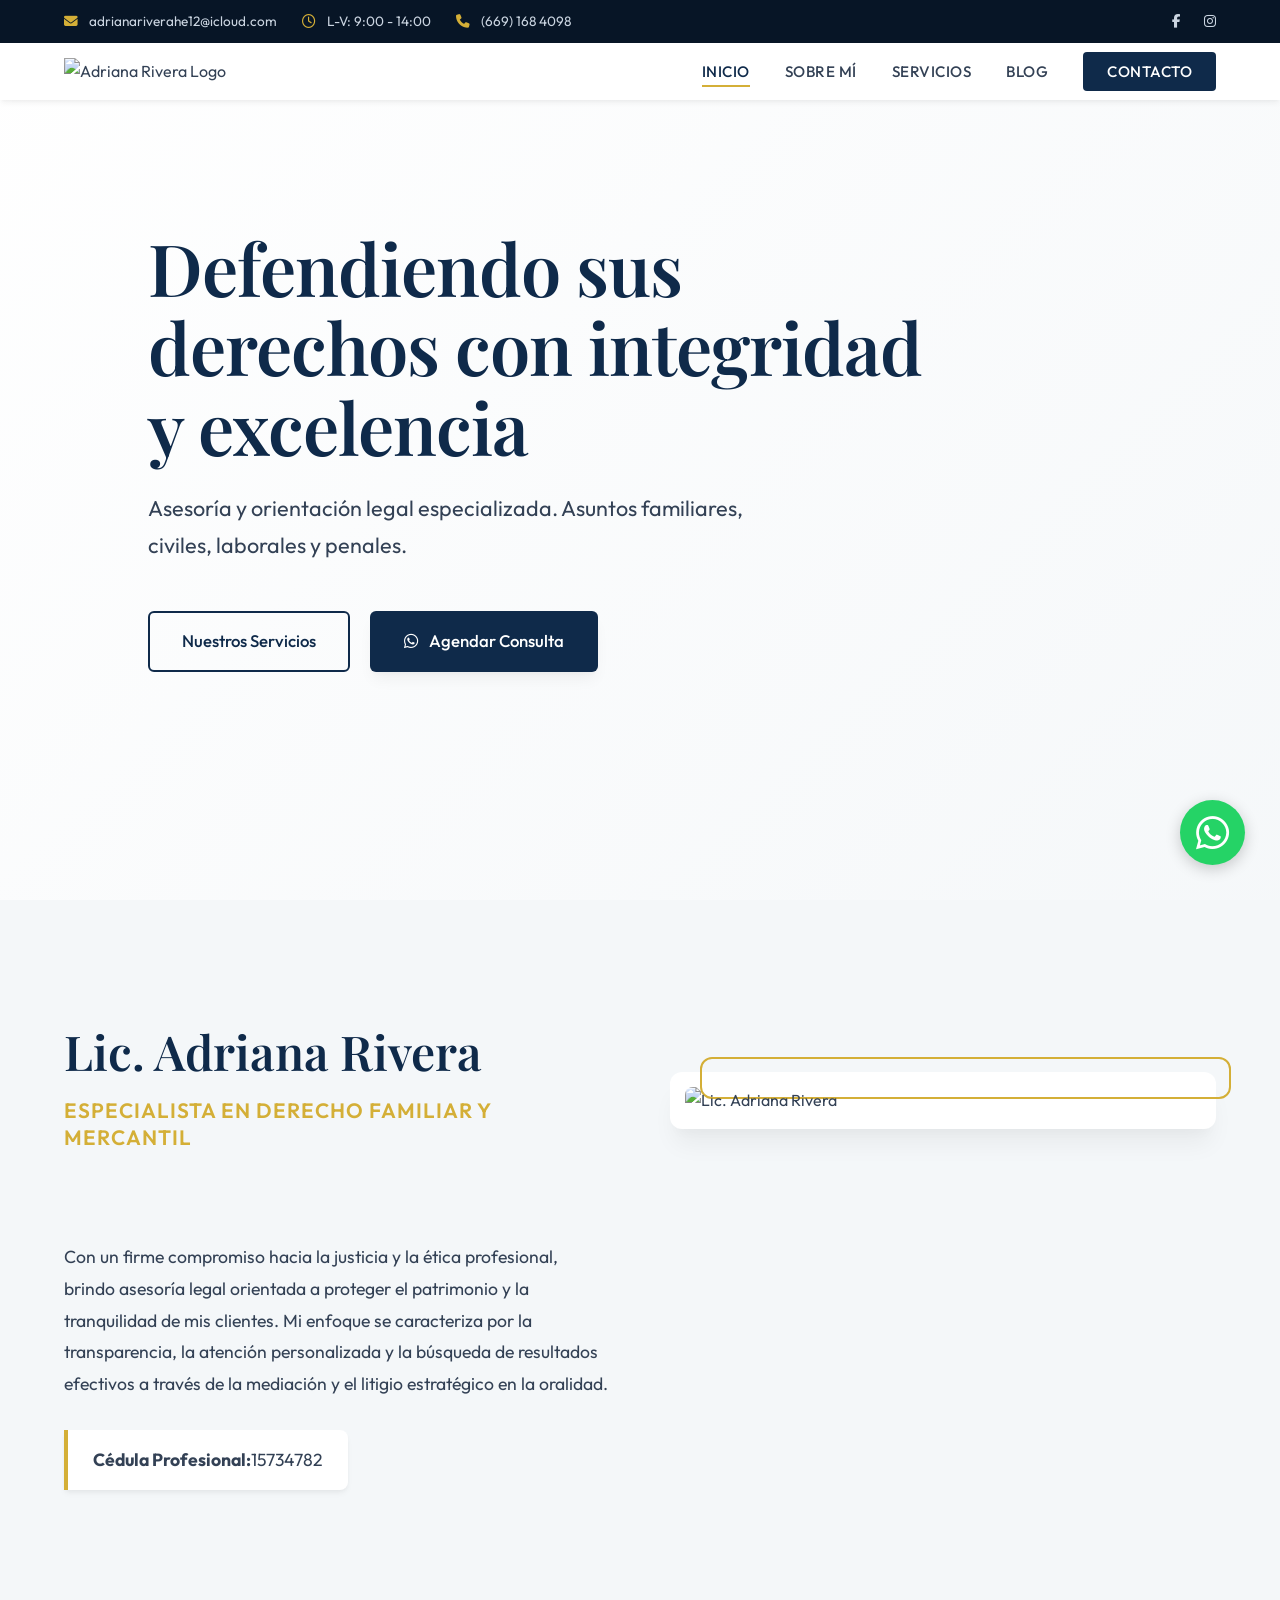
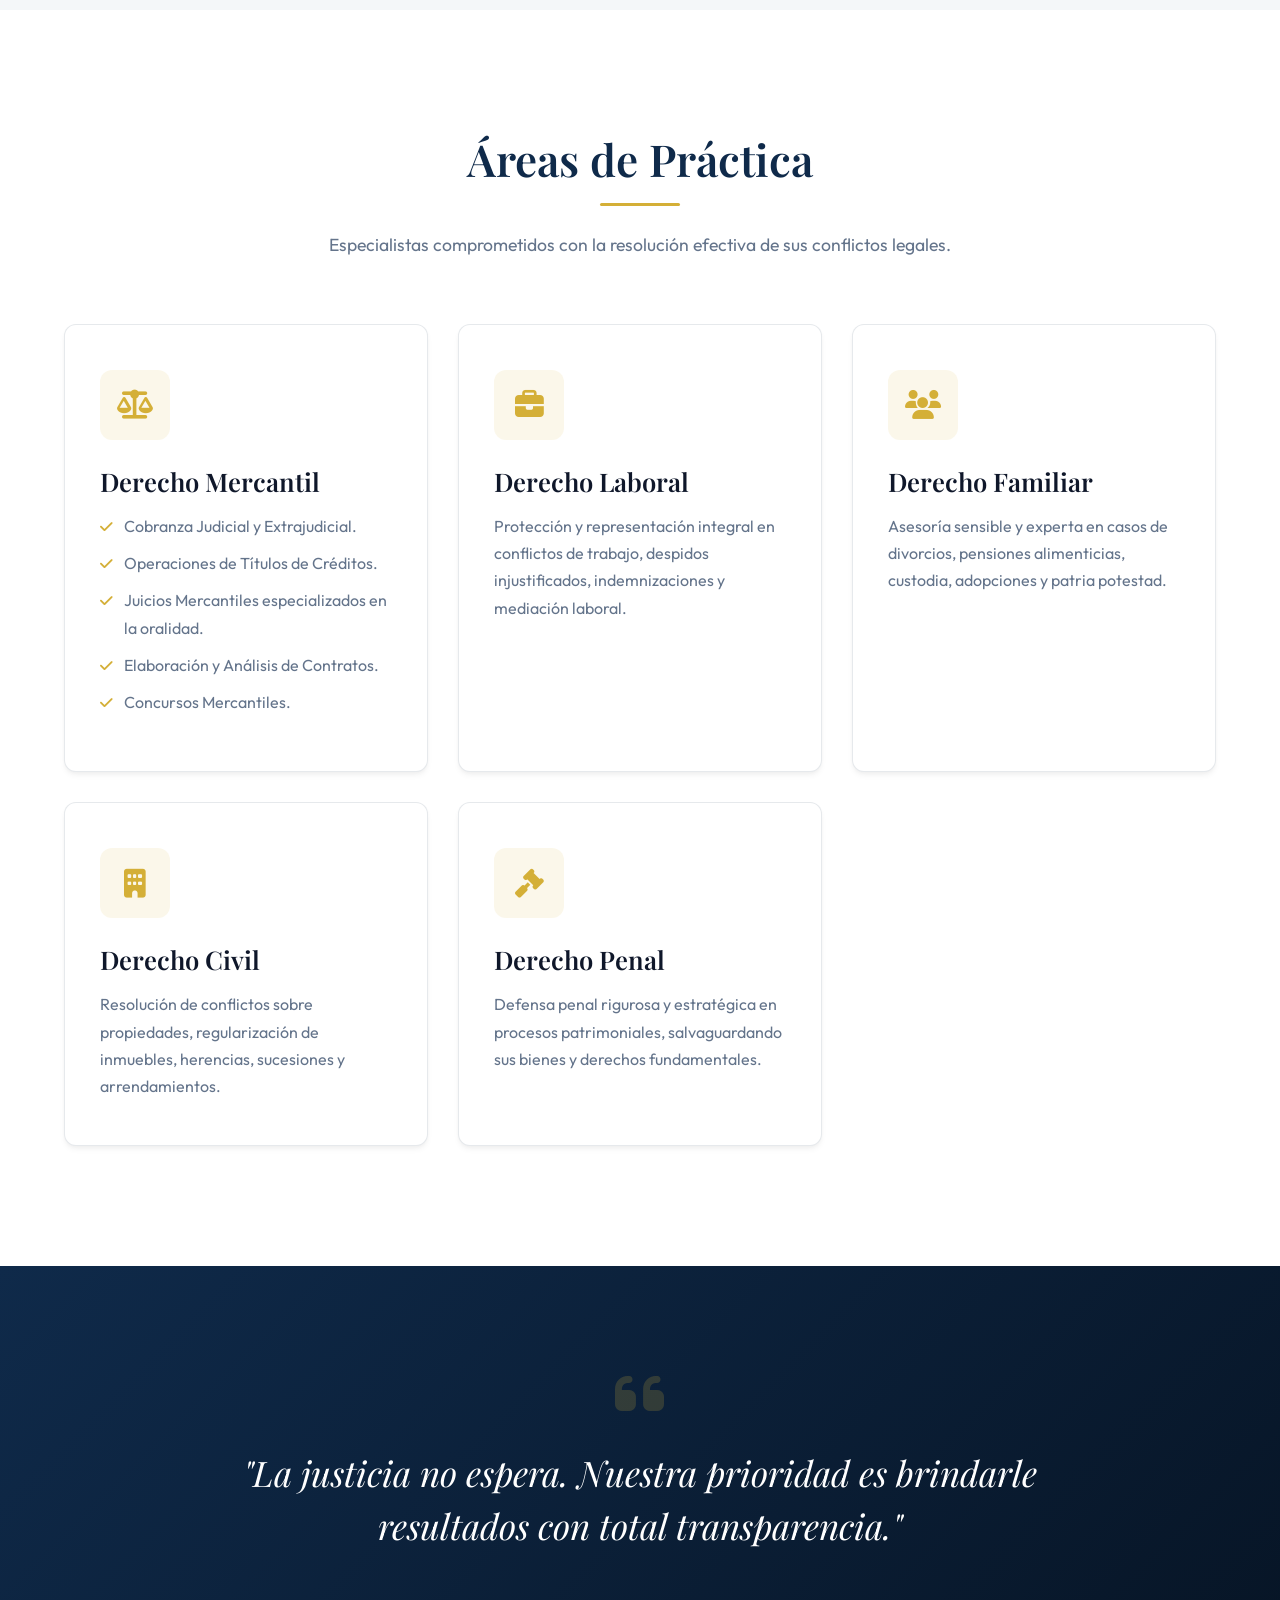
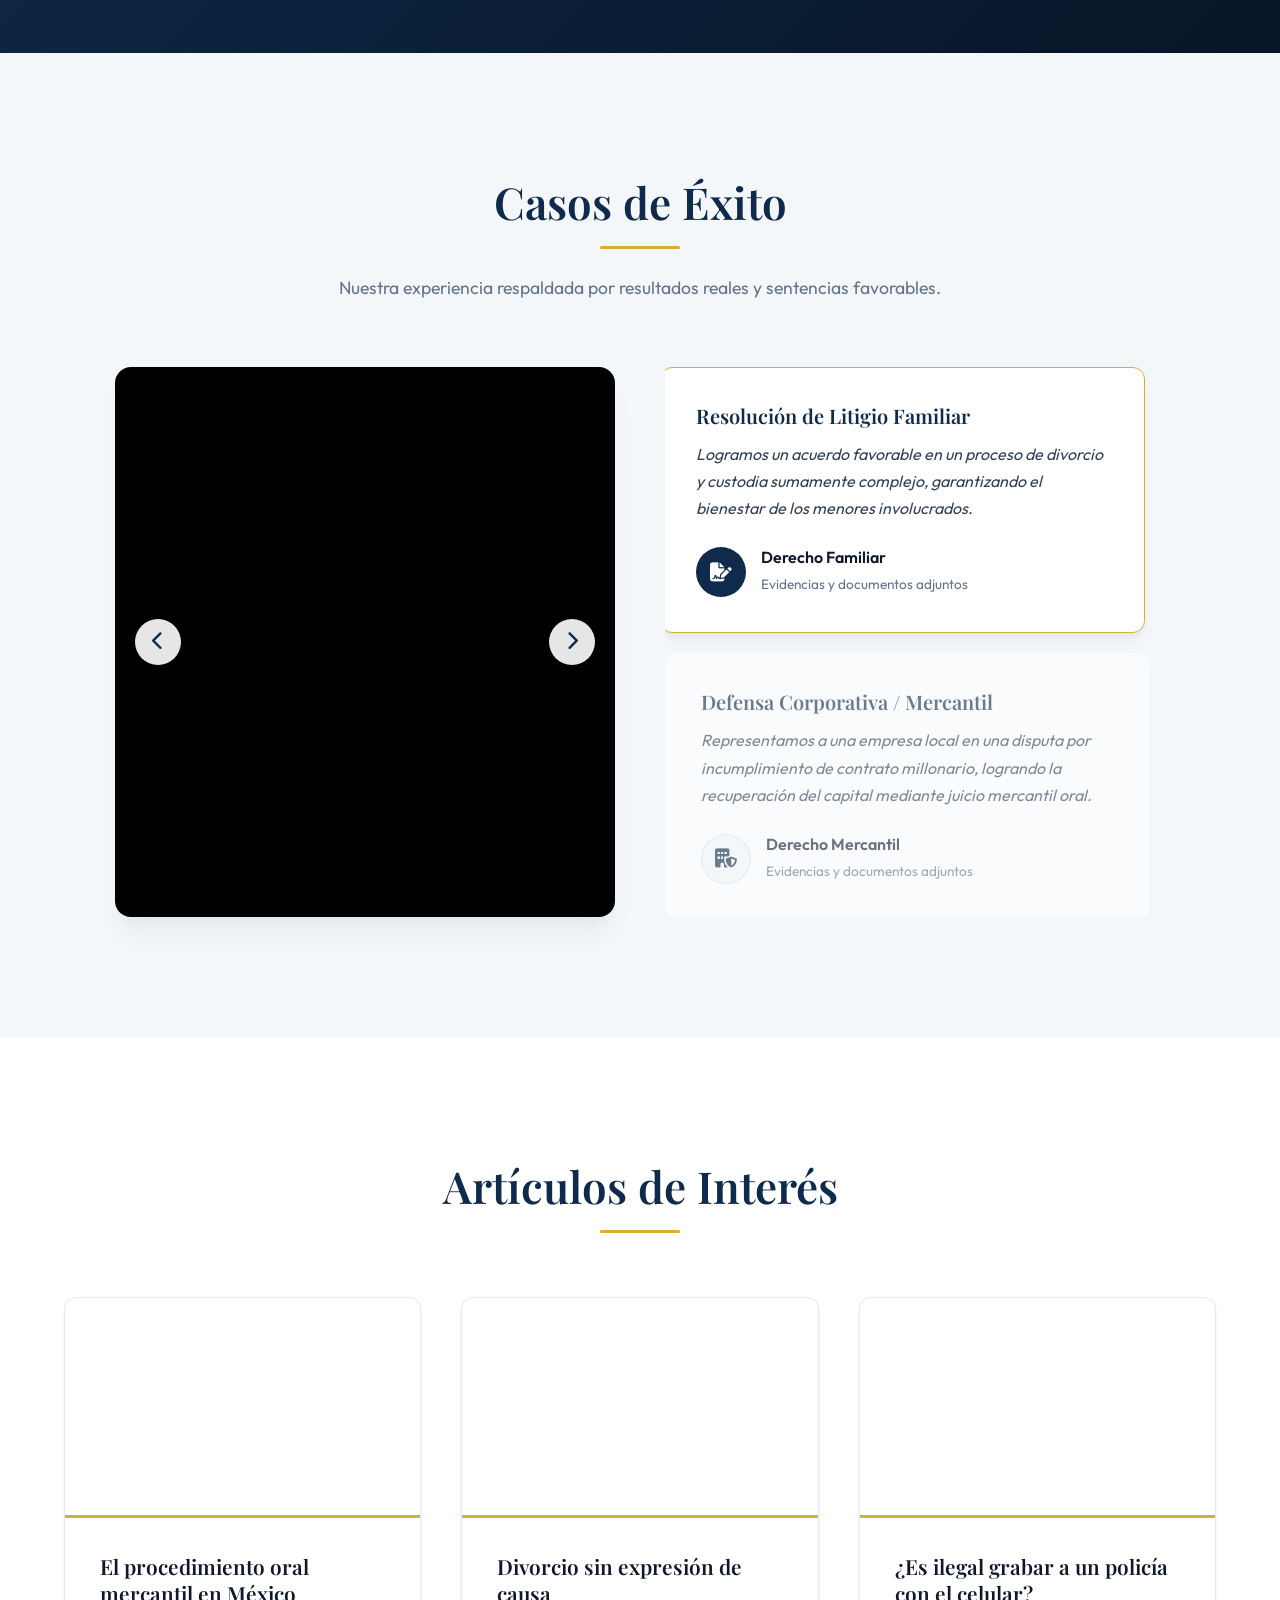
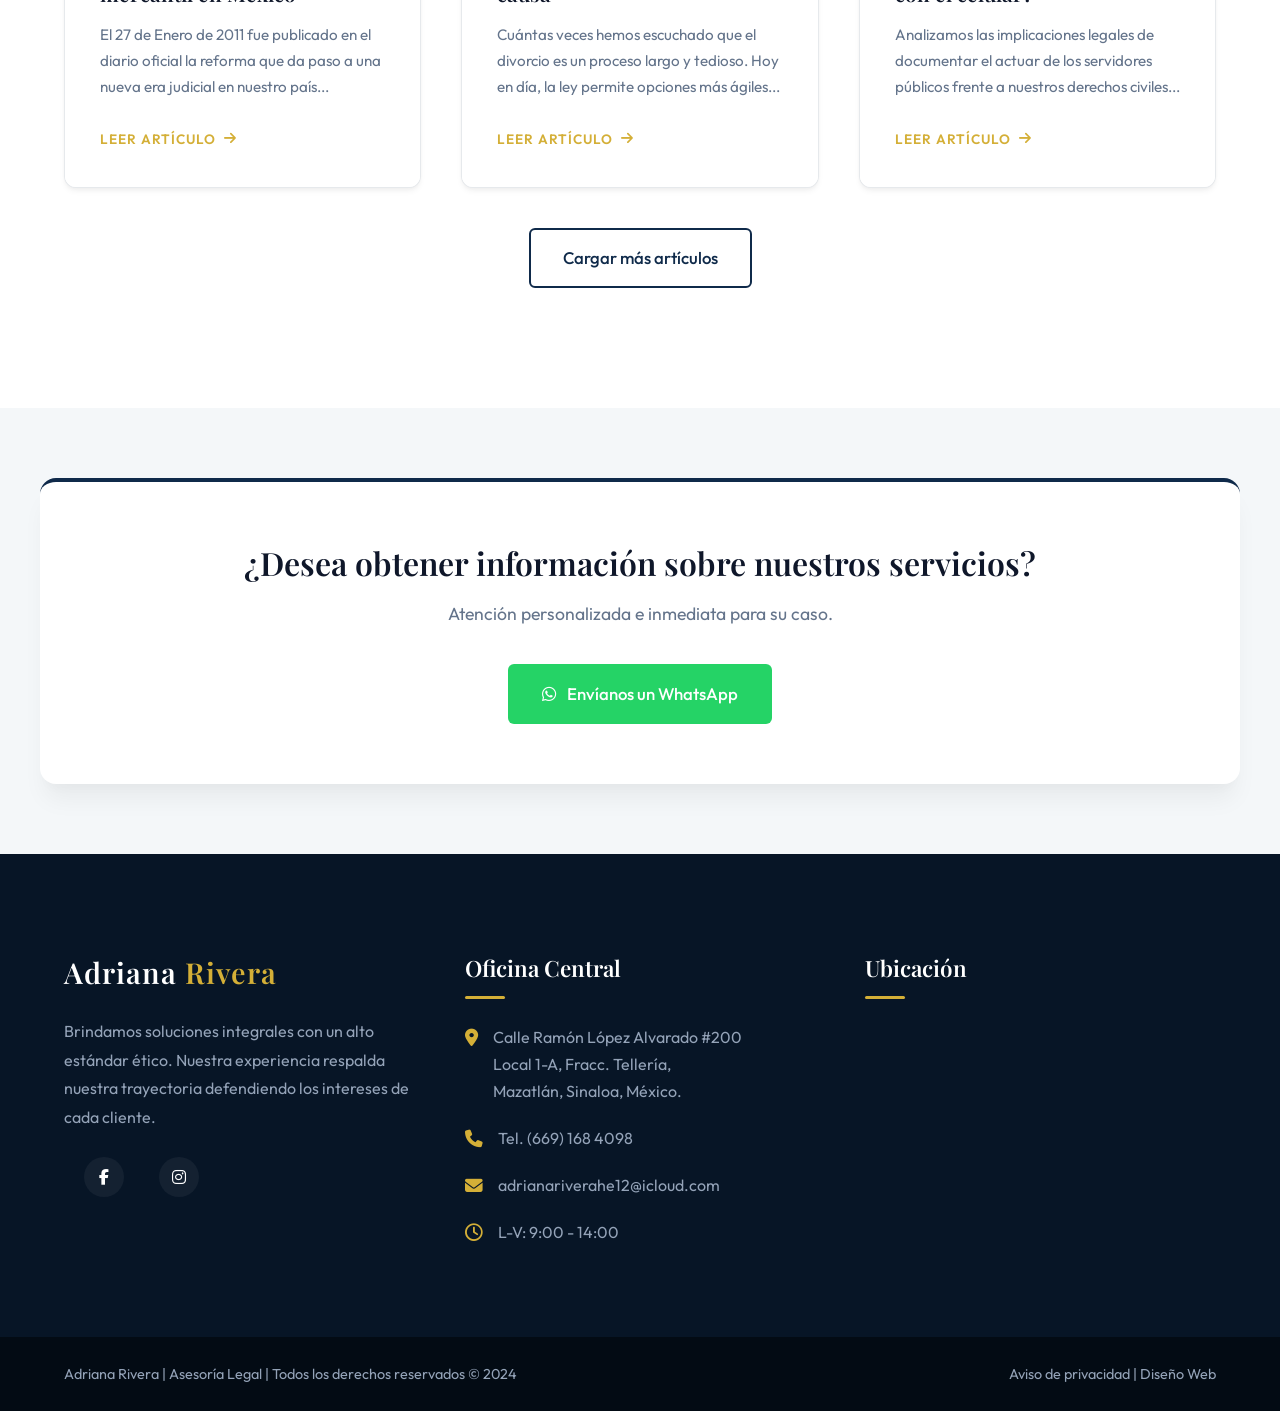
==== index.html @ b0862691 "Add files via upload" ====
<!DOCTYPE html>
<html lang="es">

<head>
    <meta charset="UTF-8">
    <meta name="viewport" content="width=device-width, initial-scale=1.0">
    <title>Adriana Rivera - Asesoría Legal | Despacho de Abogados</title>
    <meta name="description"
        content="Asesoría y orientación legal especializada en asuntos familiares, civiles, laborales, penales y mercantiles en Mazatlán.">
    <link rel="preconnect" href="https://fonts.googleapis.com">
    <link rel="preconnect" href="https://fonts.gstatic.com" crossorigin>
    <link
        href="https://fonts.googleapis.com/css2?family=Playfair+Display:ital,wght@0,400;0,500;0,600;0,700;1,400&family=Outfit:wght@300;400;500;600&display=swap"
        rel="stylesheet">
    <link rel="stylesheet" href="style.css">
    <!-- Font Awesome -->
    <link rel="stylesheet" href="https://cdnjs.cloudflare.com/ajax/libs/font-awesome/6.4.0/css/all.min.css">
</head>

<body>

    <!-- Header Navigation -->
    <header class="header">
        <div class="top-bar">
            <div class="container">
                <div class="contact-info">
                    <span><i class="fa-solid fa-envelope"></i> <a href="mailto:adrianariverahe12@icloud.com">adrianariverahe12@icloud.com</a></span>
                    <span><i class="fa-regular fa-clock"></i> L-V: 9:00 - 14:00</span>
                    <span><i class="fa-solid fa-phone"></i> <a href="tel:+526691684098">(669) 168 4098</a></span>
                </div>
                <div class="social-links">
                    <a href="https://www.facebook.com/share/14hxS9ZGhko/?mibextid=wwXIfr" target="_blank" aria-label="Facebook"><i class="fa-brands fa-facebook-f"></i></a>
                    <a href="https://www.instagram.com/asesoriaprontayexpedita?igsh=MXY5M2RscTYyaWZ1Zw%3D%3D&utm_source=qr" target="_blank" aria-label="Instagram"><i class="fa-brands fa-instagram"></i></a>
                </div>
            </div>
        </div>
        <nav class="navbar">
            <div class="container nav-container">
                <a href="#" class="logo" aria-label="Inicio">
                    <img src="assets/Logo.jpg" alt="Adriana Rivera Logo" class="img-logo">
                </a>
                <ul class="nav-menu">
                    <li><a href="#inicio" class="nav-link active">Inicio</a></li>
                    <li><a href="#sobre-mi" class="nav-link">Sobre Mí</a></li>
                    <li><a href="#servicios" class="nav-link">Servicios</a></li>
                    <li><a href="#blog" class="nav-link">Blog</a></li>
                    <li><a href="#contacto" class="nav-link btn-contacto">Contacto</a></li>
                </ul>
                <button class="hamburger" aria-label="Menu principal">
                    <span class="bar"></span>
                    <span class="bar"></span>
                    <span class="bar"></span>
                </button>
            </div>
        </nav>
    </header>

    <main>
        <!-- Hero Section -->
        <section id="inicio" class="hero">
            <div class="hero-overlay"></div>
            <div class="hero-content">
                <h1 class="reveal-fade-up">Defendiendo sus derechos con integridad y excelencia</h1>
                <p class="subtitle reveal-fade-up delay-100">Asesoría y orientación legal especializada. Asuntos familiares, civiles, laborales y penales.</p>
                <div class="hero-buttons reveal-fade-up delay-200">
                    <a href="#servicios" class="btn btn-outline">Nuestros Servicios</a>
                    <a href="https://wa.me/5216691684098" target="_blank" class="btn btn-primary"><i class="fa-brands fa-whatsapp"></i> Agendar Consulta</a>
                </div>
            </div>
        </section>

        <!-- Sobre Mí Section -->
        <section id="sobre-mi" class="about">
            <div class="container">
                <div class="about-grid">
                    <div class="about-header reveal">
                        <h2>Lic. Adriana Rivera</h2>
                        <h4>Especialista en Derecho Familiar y Mercantil</h4>
                    </div>
                    <div class="about-image reveal delay-100">
                        <div class="image-wrapper">
                            <img src="assets/Lawyer.jpg" alt="Lic. Adriana Rivera">
                        </div>
                    </div>
                    <div class="about-content reveal delay-200">
                        <p>Con un firme compromiso hacia la justicia y la ética profesional, brindo asesoría legal orientada a proteger el patrimonio y la tranquilidad de mis clientes. Mi enfoque se caracteriza por la transparencia, la atención personalizada y la búsqueda de resultados efectivos a través de la mediación y el litigio estratégico en la oralidad.</p>
                        <div class="cedula-box">
                            <strong>Cédula Profesional:</strong> 15734782
                        </div>
                    </div>
                </div>
            </div>
        </section>

        <!-- Servicios Section -->
        <section id="servicios" class="services">
            <div class="container">
                <div class="section-title reveal">
                    <h2>Áreas de Práctica</h2>
                    <div class="divider"></div>
                    <p>Especialistas comprometidos con la resolución efectiva de sus conflictos legales.</p>
                </div>

                <div class="services-grid">
                    <article class="service-card reveal">
                        <div class="icon-box"><i class="fa-solid fa-scale-balanced"></i></div>
                        <h3>Derecho Mercantil</h3>
                        <ul>
                            <li>Cobranza Judicial y Extrajudicial.</li>
                            <li>Operaciones de Títulos de Créditos.</li>
                            <li>Juicios Mercantiles especializados en la oralidad.</li>
                            <li>Elaboración y Análisis de Contratos.</li>
                            <li>Concursos Mercantiles.</li>
                        </ul>
                    </article>

                    <article class="service-card reveal delay-100">
                        <div class="icon-box"><i class="fa-solid fa-briefcase"></i></div>
                        <h3>Derecho Laboral</h3>
                        <p>Protección y representación integral en conflictos de trabajo, despidos injustificados, indemnizaciones y mediación laboral.</p>
                    </article>

                    <article class="service-card reveal delay-200">
                        <div class="icon-box"><i class="fa-solid fa-users"></i></div>
                        <h3>Derecho Familiar</h3>
                        <p>Asesoría sensible y experta en casos de divorcios, pensiones alimenticias, custodia, adopciones y patria potestad.</p>
                    </article>

                    <article class="service-card reveal delay-300">
                        <div class="icon-box"><i class="fa-solid fa-building"></i></div>
                        <h3>Derecho Civil</h3>
                        <p>Resolución de conflictos sobre propiedades, regularización de inmuebles, herencias, sucesiones y arrendamientos.</p>
                    </article>

                    <article class="service-card reveal delay-400">
                        <div class="icon-box"><i class="fa-solid fa-gavel"></i></div>
                        <h3>Derecho Penal</h3>
                        <p>Defensa penal rigurosa y estratégica en procesos patrimoniales, salvaguardando sus bienes y derechos fundamentales.</p>
                    </article>
                </div>
            </div>
        </section>

        <!-- Testimonios / Frase -->
        <section class="quote-section">
            <div class="container text-center reveal">
                <i class="fa-solid fa-quote-left quote-icon"></i>
                <h2>"La justicia no espera. Nuestra prioridad es brindarle resultados con total transparencia."</h2>
            </div>
        </section>

        <!-- Casos de Exito Section -->
        <section id="testimonios" class="testimonials">
            <div class="container">
                <div class="section-title reveal">
                    <h2>Casos de Éxito</h2>
                    <div class="divider"></div>
                    <p>Nuestra experiencia respaldada por resultados reales y sentencias favorables.</p>
                </div>

                <div class="testimonials-layout reveal">
                    <div class="testimonials-gallery">
                        <div class="carousel-container" id="testimonialCarousel">
                            <!-- Images will be injected here by JS -->
                        </div>
                        <button class="carousel-btn prev-btn" id="carouselPrev" aria-label="Anterior imagen"><i class="fa-solid fa-chevron-left"></i></button>
                        <button class="carousel-btn next-btn" id="carouselNext" aria-label="Siguiente imagen"><i class="fa-solid fa-chevron-right"></i></button>
                    </div>

                    <div class="testimonials-list" id="testimonialsList">
                        <article class="testimonial-card active" data-id="0">
                            <h4 class="case-title">Resolución de Litigio Familiar</h4>
                            <p class="testimonial-text">Logramos un acuerdo favorable en un proceso de divorcio y custodia sumamente complejo, garantizando el bienestar de los menores involucrados.</p>
                            <div class="testimonial-author">
                                <div class="author-avatar"><i class="fa-solid fa-file-signature"></i></div>
                                <div class="author-info">
                                    <h4>Derecho Familiar</h4>
                                    <span>Evidencias y documentos adjuntos</span>
                                </div>
                            </div>
                        </article>

                        <article class="testimonial-card" data-id="1">
                            <h4 class="case-title">Defensa Corporativa / Mercantil</h4>
                            <p class="testimonial-text">Representamos a una empresa local en una disputa por incumplimiento de contrato millonario, logrando la recuperación del capital mediante juicio mercantil oral.</p>
                            <div class="testimonial-author">
                                <div class="author-avatar"><i class="fa-solid fa-building-shield"></i></div>
                                <div class="author-info">
                                    <h4>Derecho Mercantil</h4>
                                    <span>Evidencias y documentos adjuntos</span>
                                </div>
                            </div>
                        </article>

                        <article class="testimonial-card" data-id="2">
                            <h4 class="case-title">Recuperación de Propiedad Civil</h4>
                            <p class="testimonial-text">Llevamos a cabo un exitoso juicio sucesorio intestamentario donde los herederos legítimos pudieron recuperar y regularizar el estatus de sus bienes inmuebles.</p>
                            <div class="testimonial-author">
                                <div class="author-avatar"><i class="fa-solid fa-scale-balanced"></i></div>
                                <div class="author-info">
                                    <h4>Derecho Civil</h4>
                                    <span>Evidencias y documentos adjuntos</span>
                                </div>
                            </div>
                        </article>
                    </div>
                </div>
            </div>
        </section>

        <!-- Blog Section -->
        <section id="blog" class="blog">
            <div class="container">
                <div class="section-title reveal">
                    <h2>Artículos de Interés</h2>
                    <div class="divider"></div>
                </div>

                <div class="blog-grid">
                    <article class="blog-card reveal">
                        <div class="blog-image" style="background-image: url('https://images.unsplash.com/photo-1589829085413-56de8ae18c73?q=80&w=800&auto=format&fit=crop');" aria-label="Imagen de juicio oral mercantil">
                        </div>
                        <div class="blog-content">
                            <h3>El procedimiento oral mercantil en México</h3>
                            <p>El 27 de Enero de 2011 fue publicado en el diario oficial la reforma que da paso a una nueva era judicial en nuestro país...</p>
                            <a href="#" class="read-more">Leer artículo <i class="fa-solid fa-arrow-right"></i></a>
                        </div>
                    </article>

                    <article class="blog-card reveal delay-100">
                        <div class="blog-image" style="background-image: url('https://images.unsplash.com/photo-1529333166437-7750a6dd5a70?q=80&w=800&auto=format&fit=crop');" aria-label="Imagen sobre divorcio incausado">
                        </div>
                        <div class="blog-content">
                            <h3>Divorcio sin expresión de causa</h3>
                            <p>Cuántas veces hemos escuchado que el divorcio es un proceso largo y tedioso. Hoy en día, la ley permite opciones más ágiles...</p>
                            <a href="#" class="read-more">Leer artículo <i class="fa-solid fa-arrow-right"></i></a>
                        </div>
                    </article>

                    <article class="blog-card reveal delay-200">
                        <div class="blog-image" style="background-image: url('https://images.unsplash.com/photo-1453928582365-b6ad33cbcf64?q=80&w=800&auto=format&fit=crop');" aria-label="Imagen de cámara grabando a policía">
                        </div>
                        <div class="blog-content">
                            <h3>¿Es ilegal grabar a un policía con el celular?</h3>
                            <p>Analizamos las implicaciones legales de documentar el actuar de los servidores públicos frente a nuestros derechos civiles...</p>
                            <a href="#" class="read-more">Leer artículo <i class="fa-solid fa-arrow-right"></i></a>
                        </div>
                    </article>
                </div>
                <div class="text-center mt-4 reveal">
                    <a href="#" class="btn btn-outline">Cargar más artículos</a>
                </div>
            </div>
        </section>

        <!-- WhatsApp Banner -->
        <section class="whatsapp-banner">
            <div class="container banner-content reveal">
                <h2>¿Desea obtener información sobre nuestros servicios?</h2>
                <p>Atención personalizada e inmediata para su caso.</p>
                <a href="https://wa.me/5216691684098" target="_blank" class="btn btn-whatsapp"><i class="fa-brands fa-whatsapp"></i> Envíanos un WhatsApp</a>
            </div>
        </section>
    </main>

    <!-- Contact Footer -->
    <footer id="contacto" class="footer">
        <div class="container footer-grid">
            <div class="footer-info">
                <h3>Adriana <span>Rivera</span></h3>
                <p>Brindamos soluciones integrales con un alto estándar ético. Nuestra experiencia respalda nuestra trayectoria defendiendo los intereses de cada cliente.</p>
                <div class="social-links footer-socials">
                    <a href="https://www.facebook.com/share/14hxS9ZGhko/?mibextid=wwXIfr" target="_blank" aria-label="Facebook"><i class="fa-brands fa-facebook-f"></i></a>
                    <a href="https://www.instagram.com/asesoriaprontayexpedita?igsh=MXY5M2RscTYyaWZ1Zw%3D%3D&utm_source=qr" target="_blank" aria-label="Instagram"><i class="fa-brands fa-instagram"></i></a>
                </div>
            </div>

            <div class="footer-contact">
                <h4>Oficina Central</h4>
                <ul>
                    <li>
                        <i class="fa-solid fa-location-dot"></i>
                        <span>Calle Ramón López Alvarado #200<br>Local 1-A, Fracc. Tellería,<br>Mazatlán, Sinaloa, México.</span>
                    </li>
                    <li>
                        <i class="fa-solid fa-phone"></i>
                        <span><a href="tel:+526691684098">Tel. (669) 168 4098</a></span>
                    </li>
                    <li>
                        <i class="fa-solid fa-envelope"></i>
                        <span><a href="mailto:adrianariverahe12@icloud.com">adrianariverahe12@icloud.com</a></span>
                    </li>
                    <li>
                        <i class="fa-regular fa-clock"></i>
                        <span>L-V: 9:00 - 14:00</span>
                    </li>
                </ul>
            </div>

            <div class="footer-map">
                <h4>Ubicación</h4>
                <div class="map-placeholder">
                    <iframe
                        src="https://maps.google.com/maps?q=Ram%C3%B3n%20L%C3%B3pez%20Alvarado%20200%2C%20Mazatl%C3%A1n%2C%20Sinaloa&t=&z=15&ie=UTF8&iwloc=&output=embed"
                        width="100%" height="200" style="border:0;" allowfullscreen="" loading="lazy"
                        referrerpolicy="no-referrer-when-downgrade" title="Mapa de ubicación"></iframe>
                </div>
            </div>
        </div>
        <div class="footer-bottom">
            <div class="container flex-between">
                <p>Adriana Rivera | Asesoría Legal | Todos los derechos reservados &copy; 2024</p>
                <p><a href="#">Aviso de privacidad</a> | Diseño Web</p>
            </div>
        </div>
    </footer>

    <!-- Floating WhatsApp Button -->
    <a href="https://wa.me/5216691684098" target="_blank" class="floating-whatsapp" aria-label="Contactar por WhatsApp">
        <i class="fa-brands fa-whatsapp"></i>
    </a>

    <script src="script.js"></script>
</body>

</html>
---- style.css ----
/* CSS Variables for Premium Theme */
:root {
    --primary-color: #0f2a4a; /* Deep elegant Navy */
    --primary-dark: #071526; 
    --accent-color: #d4af37; /* Champagne Gold */
    --accent-hover: #b8962b;
    --bg-main: #fcfcfc; /* Crisp white background */
    --bg-alt: #f4f7f9; /* Subtle off-white for sections */
    --bg-card: #ffffff; 
    
    --text-main: #334155; /* Slate 700 */
    --text-muted: #64748b; /* Slate 500 */
    --text-heading: #0f172a; /* Slate 900 */
    
    --white: #ffffff;
    --border-color: rgba(15, 42, 74, 0.1);
    
    --font-heading: 'Playfair Display', serif;
    --font-body: 'Outfit', sans-serif;
    
    --shadow-sm: 0 4px 6px -1px rgba(0, 0, 0, 0.05), 0 2px 4px -1px rgba(0, 0, 0, 0.03);
    --shadow-md: 0 10px 15px -3px rgba(0, 0, 0, 0.05), 0 4px 6px -2px rgba(0, 0, 0, 0.03);
    --shadow-lg: 0 20px 25px -5px rgba(0, 0, 0, 0.05), 0 10px 10px -5px rgba(0, 0, 0, 0.02);
    
    --transition: all 0.4s cubic-bezier(0.4, 0, 0.2, 1);
}

/* Reset & Base Styles */
* {
    margin: 0;
    padding: 0;
    box-sizing: border-box;
}

html {
    scroll-behavior: smooth;
}

body {
    font-family: var(--font-body);
    color: var(--text-main);
    background-color: var(--bg-main);
    line-height: 1.7;
    overflow-x: hidden;
}

a {
    text-decoration: none;
    color: inherit;
    transition: var(--transition);
}

ul {
    list-style: none;
}

img {
    max-width: 100%;
    height: auto;
    display: block;
}

/* Typography Elements */
h1, h2, h3, h4, h5, h6 {
    font-family: var(--font-heading);
    color: var(--text-heading);
    font-weight: 600;
    line-height: 1.3;
}

.text-center { text-align: center; }
.mt-4 { margin-top: 2.5rem; }
.flex-between { display: flex; justify-content: space-between; align-items: center; flex-wrap: wrap; gap: 15px; }

.container {
    width: 100%;
    max-width: 1200px;
    margin: 0 auto;
    padding: 0 24px;
}

.section-title {
    text-align: center;
    margin-bottom: 4rem;
}

.section-title h2 {
    font-size: 2.75rem;
    margin-bottom: 1rem;
    color: var(--primary-color);
}

.section-title p {
    color: var(--text-muted);
    max-width: 650px;
    margin: 0 auto;
    font-size: 1.1rem;
}

.divider {
    height: 3px;
    width: 80px;
    background-color: var(--accent-color);
    margin: 0 auto 1.5rem;
    border-radius: 2px;
}

/* Buttons */
.btn {
    display: inline-flex;
    align-items: center;
    justify-content: center;
    gap: 10px;
    padding: 14px 32px;
    font-size: 1.05rem;
    font-weight: 500;
    border-radius: 6px;
    cursor: pointer;
    transition: var(--transition);
    border: 2px solid transparent;
    font-family: var(--font-body);
}

.btn-primary {
    background-color: var(--primary-color);
    color: var(--white);
    box-shadow: var(--shadow-md);
}

.btn-primary:hover {
    background-color: var(--primary-dark);
    transform: translateY(-3px);
    box-shadow: var(--shadow-lg);
}

.btn-outline {
    background-color: transparent;
    border-color: var(--primary-color);
    color: var(--primary-color);
}

.btn-outline:hover {
    background-color: var(--primary-color);
    color: var(--white);
    transform: translateY(-3px);
    box-shadow: var(--shadow-md);
}

.btn-whatsapp {
    background-color: #25D366;
    color: white;
}

.btn-whatsapp:hover {
    background-color: #1ebe57;
    transform: translateY(-3px);
    box-shadow: 0 10px 25px rgba(37, 211, 102, 0.3);
}

/* Top Bar */
.top-bar {
    background-color: var(--primary-dark);
    padding: 10px 0;
    font-size: 0.85rem;
    color: #cbd5e1;
}

.top-bar .container {
    display: flex;
    justify-content: space-between;
    align-items: center;
}

.contact-info {
    display: flex;
    gap: 25px;
}

.contact-info span i {
    color: var(--accent-color);
    margin-right: 8px;
}

.social-links a {
    color: #cbd5e1;
    margin-left: 20px;
    transition: var(--transition);
}

.social-links a:hover {
    color: var(--accent-color);
}

.contact-info a:hover {
    color: var(--white);
}

/* Header & Navigation */
.header {
    position: fixed;
    top: 0;
    left: 0;
    width: 100%;
    z-index: 1000;
    transition: all 0.4s ease;
    background-color: var(--white);
    box-shadow: var(--shadow-sm);
}

.header.scrolled {
    background-color: rgba(255, 255, 255, 0.95);
    backdrop-filter: blur(12px);
    -webkit-backdrop-filter: blur(12px);
    box-shadow: var(--shadow-md);
}

.header.scrolled .top-bar {
    display: none;
}

.navbar {
    padding: 15px 0;
}

.nav-container {
    display: flex;
    justify-content: space-between;
    align-items: center;
}

.img-logo {
    max-height: 60px;
    width: auto;
    object-fit: contain;
    transition: var(--transition);
}

.header.scrolled .img-logo {
    max-height: 50px;
}

.nav-menu {
    display: flex;
    align-items: center;
    gap: 35px;
}

.nav-link {
    font-size: 0.95rem;
    font-weight: 500;
    text-transform: uppercase;
    letter-spacing: 0.5px;
    position: relative;
    color: var(--text-main);
}

.nav-link::after {
    content: '';
    position: absolute;
    bottom: -6px;
    left: 0;
    width: 0;
    height: 2px;
    background-color: var(--accent-color);
    transition: var(--transition);
}

.nav-link:hover, .nav-link.active {
    color: var(--primary-color);
}

.nav-link:hover::after, .nav-link.active::after {
    width: 100%;
}

.btn-contacto {
    background-color: var(--primary-color);
    color: var(--white);
    padding: 10px 24px;
    border-radius: 4px;
    border: none;
}

.btn-contacto::after { display: none; }
.btn-contacto:hover, .btn-contacto.active { 
    background-color: var(--accent-color);
    color: var(--white);
}

.hamburger {
    display: none;
    cursor: pointer;
    background: transparent;
    border: none;
}

.hamburger .bar {
    display: block;
    width: 25px;
    height: 3px;
    margin: 5px auto;
    background-color: var(--primary-color);
    transition: var(--transition);
    border-radius: 3px;
}

/* Hero Section */
.hero {
    position: relative;
    height: 100vh;
    min-height: 700px;
    display: flex;
    align-items: center;
    background-image: url('assets/hero_bg.png'); 
    background-size: cover;
    background-position: center;
    background-attachment: fixed;
}

.hero-overlay {
    position: absolute;
    top: 0;
    left: 0;
    width: 100%;
    height: 100%;
    background: linear-gradient(135deg, rgba(255, 255, 255, 0.95) 0%, rgba(244, 247, 249, 0.85) 100%);
}

.hero-content {
    position: relative;
    z-index: 10;
    width: 100%;
    max-width: 850px;
    margin-left: 10%;
    padding: 0 20px;
}

.hero-content h1 {
    font-size: 4.5rem;
    color: var(--primary-color);
    margin-bottom: 1.5rem;
    line-height: 1.1;
    letter-spacing: -1px;
}

.hero-content .subtitle {
    font-size: 1.35rem;
    color: var(--text-main);
    margin-bottom: 3rem;
    max-width: 650px;
}

.hero-buttons {
    display: flex;
    gap: 20px;
}

/* Sobre Mi Section */
.about {
    padding: 120px 0;
    background-color: var(--bg-alt);
}

.about-grid {
    display: grid;
    grid-template-columns: 1fr 1fr;
    gap: 60px;
    align-items: center;
}

.about-header h2 {
    font-size: 3rem;
    color: var(--primary-color);
    margin-bottom: 15px;
}

.about-header h4 {
    color: var(--accent-color);
    font-size: 1.3rem;
    font-family: var(--font-body);
    text-transform: uppercase;
    letter-spacing: 1px;
    margin-bottom: 30px;
}

.image-wrapper {
    position: relative;
    border-radius: 12px;
    padding: 15px;
    background: white;
    box-shadow: var(--shadow-lg);
}

.image-wrapper::before {
    content: '';
    position: absolute;
    top: -15px;
    right: -15px;
    bottom: 30px;
    left: 30px;
    border: 2px solid var(--accent-color);
    border-radius: 12px;
    z-index: 0;
}

.about-image img {
    position: relative;
    z-index: 1;
    border-radius: 8px;
    width: 100%;
    object-fit: cover;
}

.about-content p {
    font-size: 1.1rem;
    line-height: 1.8;
    margin-bottom: 30px;
}

.cedula-box {
    display: inline-flex;
    align-items: center;
    padding: 15px 25px;
    background: var(--white);
    border-left: 4px solid var(--accent-color);
    border-radius: 0 8px 8px 0;
    box-shadow: var(--shadow-sm);
    font-size: 1.1rem;
}

/* Services */
.services {
    padding: 120px 0;
    background-color: var(--white);
}

.services-grid {
    display: grid;
    grid-template-columns: repeat(auto-fit, minmax(320px, 1fr));
    gap: 30px;
}

.service-card {
    background: var(--bg-card);
    border: 1px solid var(--border-color);
    padding: 45px 35px;
    border-radius: 12px;
    transition: var(--transition);
    position: relative;
    overflow: hidden;
    box-shadow: var(--shadow-sm);
}

.service-card::after {
    content: '';
    position: absolute;
    bottom: 0;
    left: 0;
    width: 100%;
    height: 4px;
    background: var(--accent-color);
    transform: scaleX(0);
    transform-origin: right;
    transition: transform 0.4s ease;
}

.service-card:hover {
    transform: translateY(-10px);
    box-shadow: var(--shadow-lg);
    border-color: transparent;
}

.service-card:hover::after {
    transform: scaleX(1);
    transform-origin: left;
}

.icon-box {
    width: 70px;
    height: 70px;
    background: rgba(212, 175, 55, 0.1);
    border-radius: 12px;
    display: flex;
    align-items: center;
    justify-content: center;
    font-size: 1.8rem;
    color: var(--accent-color);
    margin-bottom: 25px;
    transition: var(--transition);
}

.service-card:hover .icon-box {
    background: var(--primary-color);
    color: var(--white);
    transform: rotateY(180deg);
}

.service-card h3 {
    font-size: 1.6rem;
    margin-bottom: 15px;
}

.service-card p, .service-card ul {
    color: var(--text-muted);
}

.service-card ul {
    padding-left: 0;
}

.service-card ul li {
    margin-bottom: 10px;
    position: relative;
    padding-left: 24px;
}

.service-card ul li::before {
    content: '\f00c';
    font-family: 'Font Awesome 6 Free';
    font-weight: 900;
    color: var(--accent-color);
    position: absolute;
    left: 0;
    top: 2px;
    font-size: 0.9rem;
}

/* Quote Section */
.quote-section {
    padding: 100px 0;
    background: linear-gradient(135deg, var(--primary-color) 0%, var(--primary-dark) 100%);
    color: var(--white);
    position: relative;
}

.quote-icon {
    font-size: 3.5rem;
    color: rgba(212, 175, 55, 0.2);
    margin-bottom: 25px;
}

.quote-section h2 {
    font-size: 2.2rem;
    font-style: italic;
    max-width: 900px;
    margin: 0 auto;
    color: var(--white);
    font-weight: 400;
    line-height: 1.5;
}

/* Testimonials */
.testimonials {
    padding: 120px 0;
    background-color: var(--bg-alt);
}

.testimonials-layout {
    display: grid;
    grid-template-columns: 1fr 1fr;
    gap: 50px;
    max-width: 1050px;
    margin: 0 auto;
    height: 550px;
}

.testimonials-gallery {
    position: relative;
    border-radius: 16px;
    overflow: hidden;
    background-color: #000;
    box-shadow: var(--shadow-lg);
}

.carousel-container {
    width: 100%;
    height: 100%;
    display: flex;
    transition: transform 0.5s cubic-bezier(0.4, 0, 0.2, 1);
}

.carousel-slide {
    min-width: 100%;
    height: 100%;
    background-size: cover;
    background-position: center;
    opacity: 0.9;
}

.carousel-btn {
    position: absolute;
    top: 50%;
    transform: translateY(-50%);
    background: rgba(255, 255, 255, 0.9);
    backdrop-filter: blur(5px);
    border: none;
    width: 46px;
    height: 46px;
    border-radius: 50%;
    cursor: pointer;
    box-shadow: var(--shadow-sm);
    color: var(--primary-color);
    font-size: 1.2rem;
    z-index: 10;
    transition: var(--transition);
}

.carousel-btn:hover {
    background: var(--primary-color);
    color: var(--white);
}

.prev-btn { left: 20px; }
.next-btn { right: 20px; }

.testimonials-list {
    overflow-y: auto;
    padding-right: 15px;
    display: flex;
    flex-direction: column;
    gap: 20px;
    scroll-behavior: smooth;
}

.testimonials-list::-webkit-scrollbar { width: 6px; }
.testimonials-list::-webkit-scrollbar-track { background: transparent; }
.testimonials-list::-webkit-scrollbar-thumb { background: rgba(15, 42, 74, 0.2); border-radius: 10px; }
.testimonials-list::-webkit-scrollbar-thumb:hover { background: var(--primary-color); }

.testimonial-card {
    background: var(--bg-card);
    padding: 35px;
    border-radius: 12px;
    border: 1px solid transparent;
    box-shadow: var(--shadow-sm);
    transition: var(--transition);
    cursor: pointer;
    opacity: 0.6;
}

.testimonial-card.active, .testimonial-card:hover {
    opacity: 1;
    border-color: var(--accent-color);
    background-color: var(--white);
    transform: translateX(-5px);
}

.testimonial-card.active {
    box-shadow: var(--shadow-md);
}

.case-title {
    color: var(--primary-color);
    margin-bottom: 12px;
    font-size: 1.25rem;
}

.testimonial-text {
    font-style: italic;
    color: var(--text-main);
    margin-bottom: 25px;
}

.testimonial-author {
    display: flex;
    align-items: center;
    gap: 15px;
}

.author-avatar {
    width: 50px;
    height: 50px;
    background-color: var(--bg-alt);
    color: var(--primary-color);
    border-radius: 50%;
    display: flex;
    align-items: center;
    justify-content: center;
    font-size: 1.2rem;
    border: 1px solid var(--border-color);
}

.testimonial-card.active .author-avatar {
    background-color: var(--primary-color);
    color: var(--white);
}

.author-info h4 {
    font-family: var(--font-body);
    font-size: 1rem;
    margin-bottom: 2px;
}

.author-info span {
    font-size: 0.85rem;
    color: var(--text-muted);
}

/* Blog */
.blog {
    padding: 120px 0;
    background-color: var(--white);
}

.blog-grid {
    display: grid;
    grid-template-columns: repeat(auto-fit, minmax(320px, 1fr));
    gap: 40px;
}

.blog-card {
    background: var(--bg-card);
    border-radius: 12px;
    overflow: hidden;
    border: 1px solid var(--border-color);
    transition: var(--transition);
    box-shadow: var(--shadow-sm);
}

.blog-card:hover {
    transform: translateY(-8px);
    box-shadow: var(--shadow-lg);
}

.blog-image {
    height: 220px;
    background-size: cover;
    background-position: center;
    border-bottom: 3px solid var(--accent-color);
    transition: transform 0.5s ease;
}

.blog-card:hover .blog-image {
    transform: scale(1.05);
}

.blog-content {
    padding: 35px;
    background: var(--white);
    position: relative;
}

.blog-content h3 {
    font-size: 1.3rem;
    margin-bottom: 15px;
    transition: color 0.3s ease;
}

.blog-card:hover h3 {
    color: var(--primary-color);
}

.blog-content p {
    color: var(--text-muted);
    margin-bottom: 25px;
    font-size: 0.95rem;
}

.read-more {
    color: var(--accent-color);
    font-weight: 600;
    display: inline-flex;
    align-items: center;
    gap: 8px;
    text-transform: uppercase;
    font-size: 0.85rem;
    letter-spacing: 1px;
}

.read-more:hover {
    color: var(--primary-color);
    gap: 15px;
}

/* WhatsApp Banner */
.whatsapp-banner {
    background-color: var(--bg-alt);
    padding: 70px 0;
}

.banner-content {
    text-align: center;
    background: var(--white);
    padding: 60px 40px;
    border-radius: 16px;
    box-shadow: var(--shadow-lg);
    border-top: 4px solid var(--primary-color);
}

.banner-content h2 {
    font-size: 2rem;
    margin-bottom: 15px;
}

.banner-content p {
    color: var(--text-muted);
    margin-bottom: 35px;
    font-size: 1.1rem;
}

/* Footer */
.footer {
    background-color: var(--primary-dark);
    padding-top: 100px;
    color: #94a3b8;
}

.footer-grid {
    display: grid;
    grid-template-columns: repeat(auto-fit, minmax(280px, 1fr));
    gap: 50px;
    margin-bottom: 70px;
}

.footer-info h3 {
    color: var(--white);
    font-size: 1.8rem;
    margin-bottom: 25px;
    letter-spacing: 1px;
}

.footer-info h3 span {
    color: var(--accent-color);
}

.footer-info p {
    margin-bottom: 25px;
    line-height: 1.8;
}

.footer-socials a {
    display: inline-flex;
    align-items: center;
    justify-content: center;
    width: 40px;
    height: 40px;
    background: rgba(255,255,255,0.05);
    border-radius: 50%;
    margin-right: 12px;
    color: var(--white);
}

.footer-socials a:hover {
    background: var(--accent-color);
    color: var(--primary-dark);
    transform: translateY(-3px);
}

.footer-contact h4, .footer-map h4 {
    color: var(--white);
    font-family: var(--font-heading);
    font-size: 1.4rem;
    margin-bottom: 25px;
    position: relative;
    padding-bottom: 15px;
}

.footer-contact h4::after, .footer-map h4::after {
    content: '';
    position: absolute;
    bottom: 0;
    left: 0;
    width: 40px;
    height: 3px;
    background: var(--accent-color);
    border-radius: 2px;
}

.footer-contact ul li {
    display: flex;
    gap: 15px;
    margin-bottom: 20px;
}

.footer-contact ul li i {
    color: var(--accent-color);
    margin-top: 5px;
    font-size: 1.1rem;
}

.map-placeholder iframe {
    border-radius: 12px;
    opacity: 0.9;
    transition: var(--transition);
}

.map-placeholder iframe:hover {
    opacity: 1;
}

.footer-bottom {
    background-color: #030b14;
    padding: 25px 0;
    font-size: 0.9rem;
}

.footer-bottom a {
    color: #94a3b8;
}

.footer-bottom a:hover {
    color: var(--accent-color);
}

/* Floating WhatsApp */
.floating-whatsapp {
    position: fixed;
    bottom: 35px;
    right: 35px;
    background-color: #25D366;
    color: white;
    width: 65px;
    height: 65px;
    border-radius: 50%;
    display: flex;
    align-items: center;
    justify-content: center;
    font-size: 38px;
    box-shadow: 0 4px 15px rgba(0,0,0,0.2);
    z-index: 1000;
    transition: var(--transition);
}

.floating-whatsapp:hover {
    transform: scale(1.1) rotate(5deg);
    box-shadow: 0 8px 25px rgba(37, 211, 102, 0.4);
}

/* Animations */
.reveal {
    opacity: 0;
    transform: translateY(40px);
    transition: all 0.8s cubic-bezier(0.4, 0, 0.2, 1);
}

.reveal.active {
    opacity: 1;
    transform: translateY(0);
}

.reveal-fade-up {
    opacity: 0;
    transform: translateY(30px);
    animation: fadeUp 1s cubic-bezier(0.4, 0, 0.2, 1) forwards;
}

.delay-100 { animation-delay: 0.15s; transition-delay: 0.15s; }
.delay-200 { animation-delay: 0.3s; transition-delay: 0.3s; }
.delay-300 { animation-delay: 0.45s; transition-delay: 0.45s; }
.delay-400 { animation-delay: 0.6s; transition-delay: 0.6s; }

@keyframes fadeUp {
    to {
        opacity: 1;
        transform: translateY(0);
    }
}

/* Responsive Design */
@media (max-width: 1024px) {
    .hero-content h1 { font-size: 3.5rem; }
    .hero-content { margin-left: 5%; }
}

@media (max-width: 991px) {
    .hero-content h1 { font-size: 3rem; }
    .hero-content { margin-left: 0; text-align: center; }
    .hero-buttons { justify-content: center; }
    .testimonials-layout { grid-template-columns: 1fr; height: auto; gap: 30px; }
    .testimonials-gallery { height: 350px; }
    .testimonials-list { max-height: 450px; }
    .about-grid { grid-template-columns: 1fr; text-align: center; }
    .image-wrapper::before { display: none; }
    .cedula-box { border-left: none; border-bottom: 4px solid var(--accent-color); border-radius: 8px; }
    .section-title h2 { font-size: 2.25rem; }
}

@media (max-width: 768px) {
    .top-bar { display: none; }
    .hamburger { display: block; }
    .hamburger.active .bar:nth-child(2) { opacity: 0; }
    .hamburger.active .bar:nth-child(1) { transform: translateY(8px) rotate(45deg); }
    .hamburger.active .bar:nth-child(3) { transform: translateY(-8px) rotate(-45deg); }
    
    .nav-menu {
        position: fixed;
        left: -100%;
        top: 70px;
        flex-direction: column;
        background-color: rgba(255, 255, 255, 0.98);
        width: 100%;
        text-align: center;
        transition: 0.4s cubic-bezier(0.4, 0, 0.2, 1);
        box-shadow: var(--shadow-lg);
        padding: 40px 0;
        backdrop-filter: blur(10px);
    }
    
    .nav-menu.active { left: 0; }
    .nav-link { display: block; padding: 15px 0; font-size: 1.1rem; }
    .hero-content h1 { font-size: 2.5rem; }
    .hero-buttons { flex-direction: column; }
    .btn { width: 100%; }
    .floating-whatsapp { width: 55px; height: 55px; font-size: 30px; bottom: 20px; right: 20px; }
}
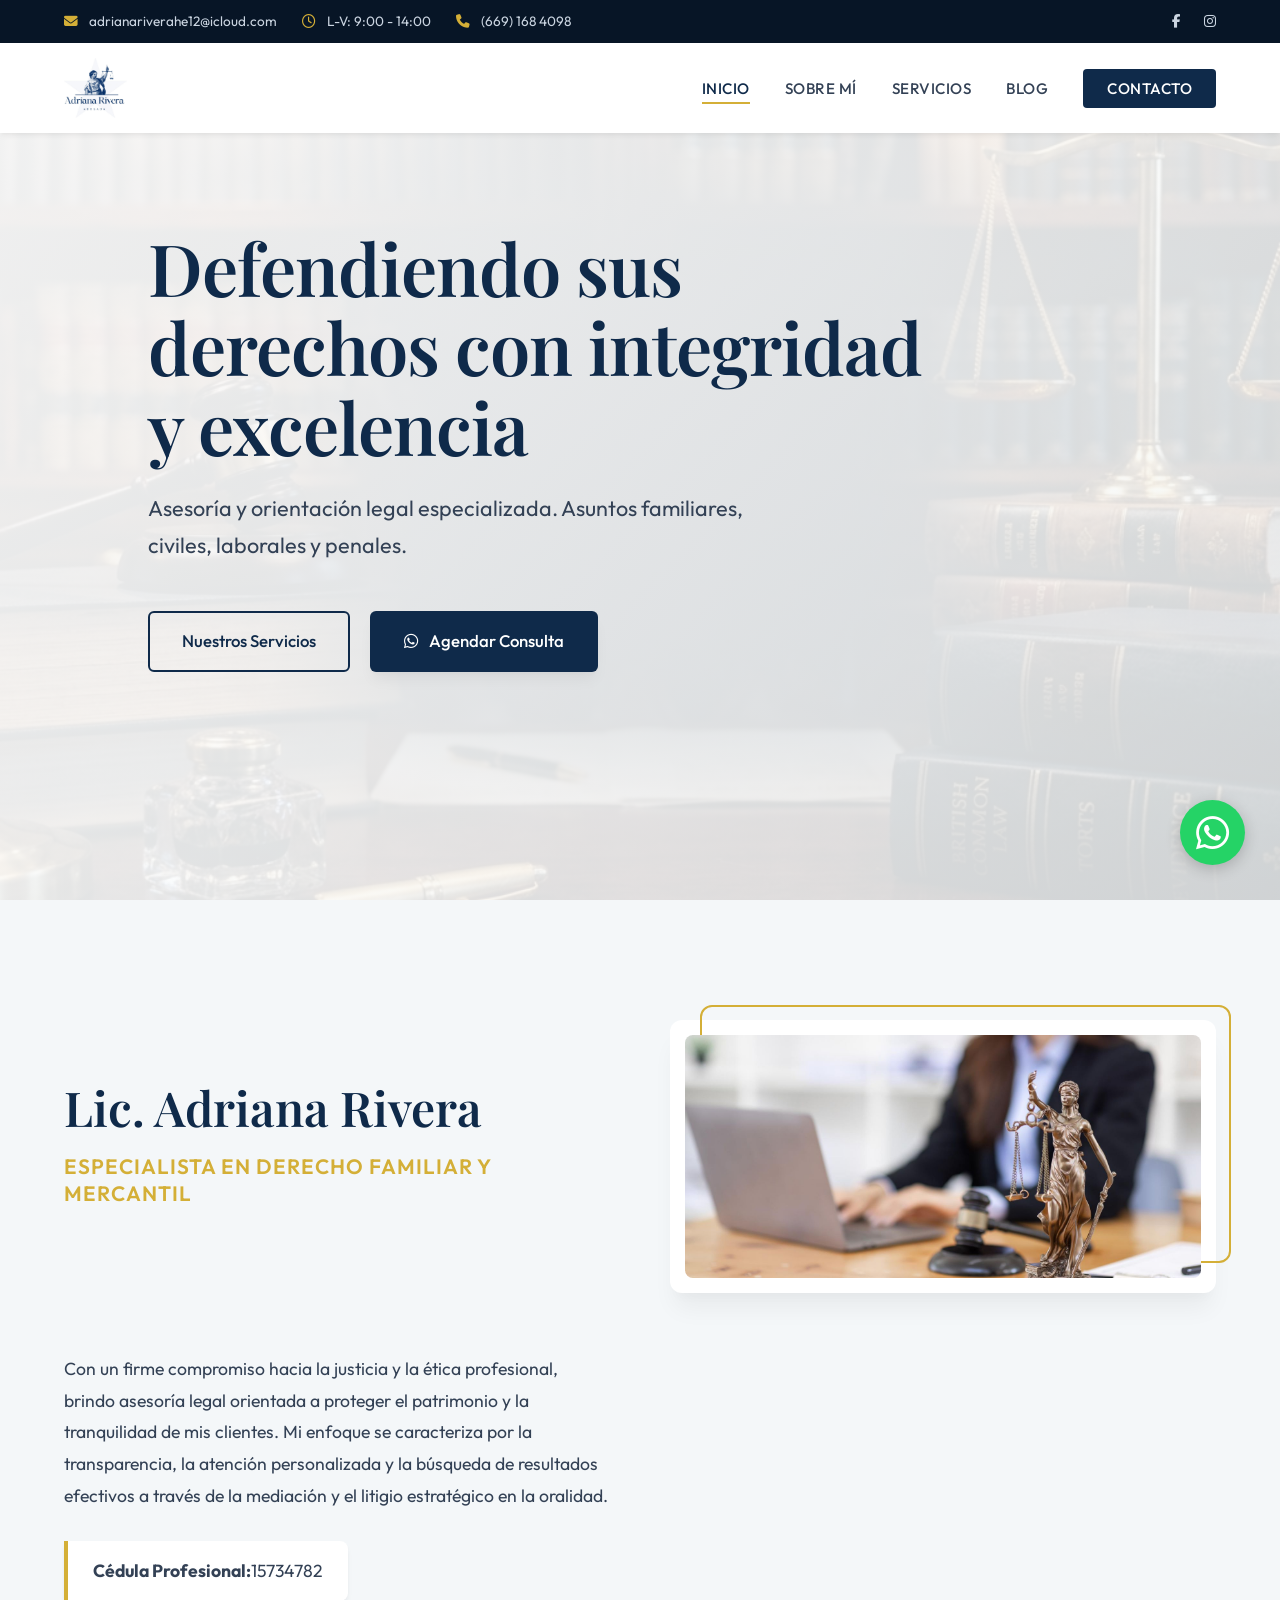
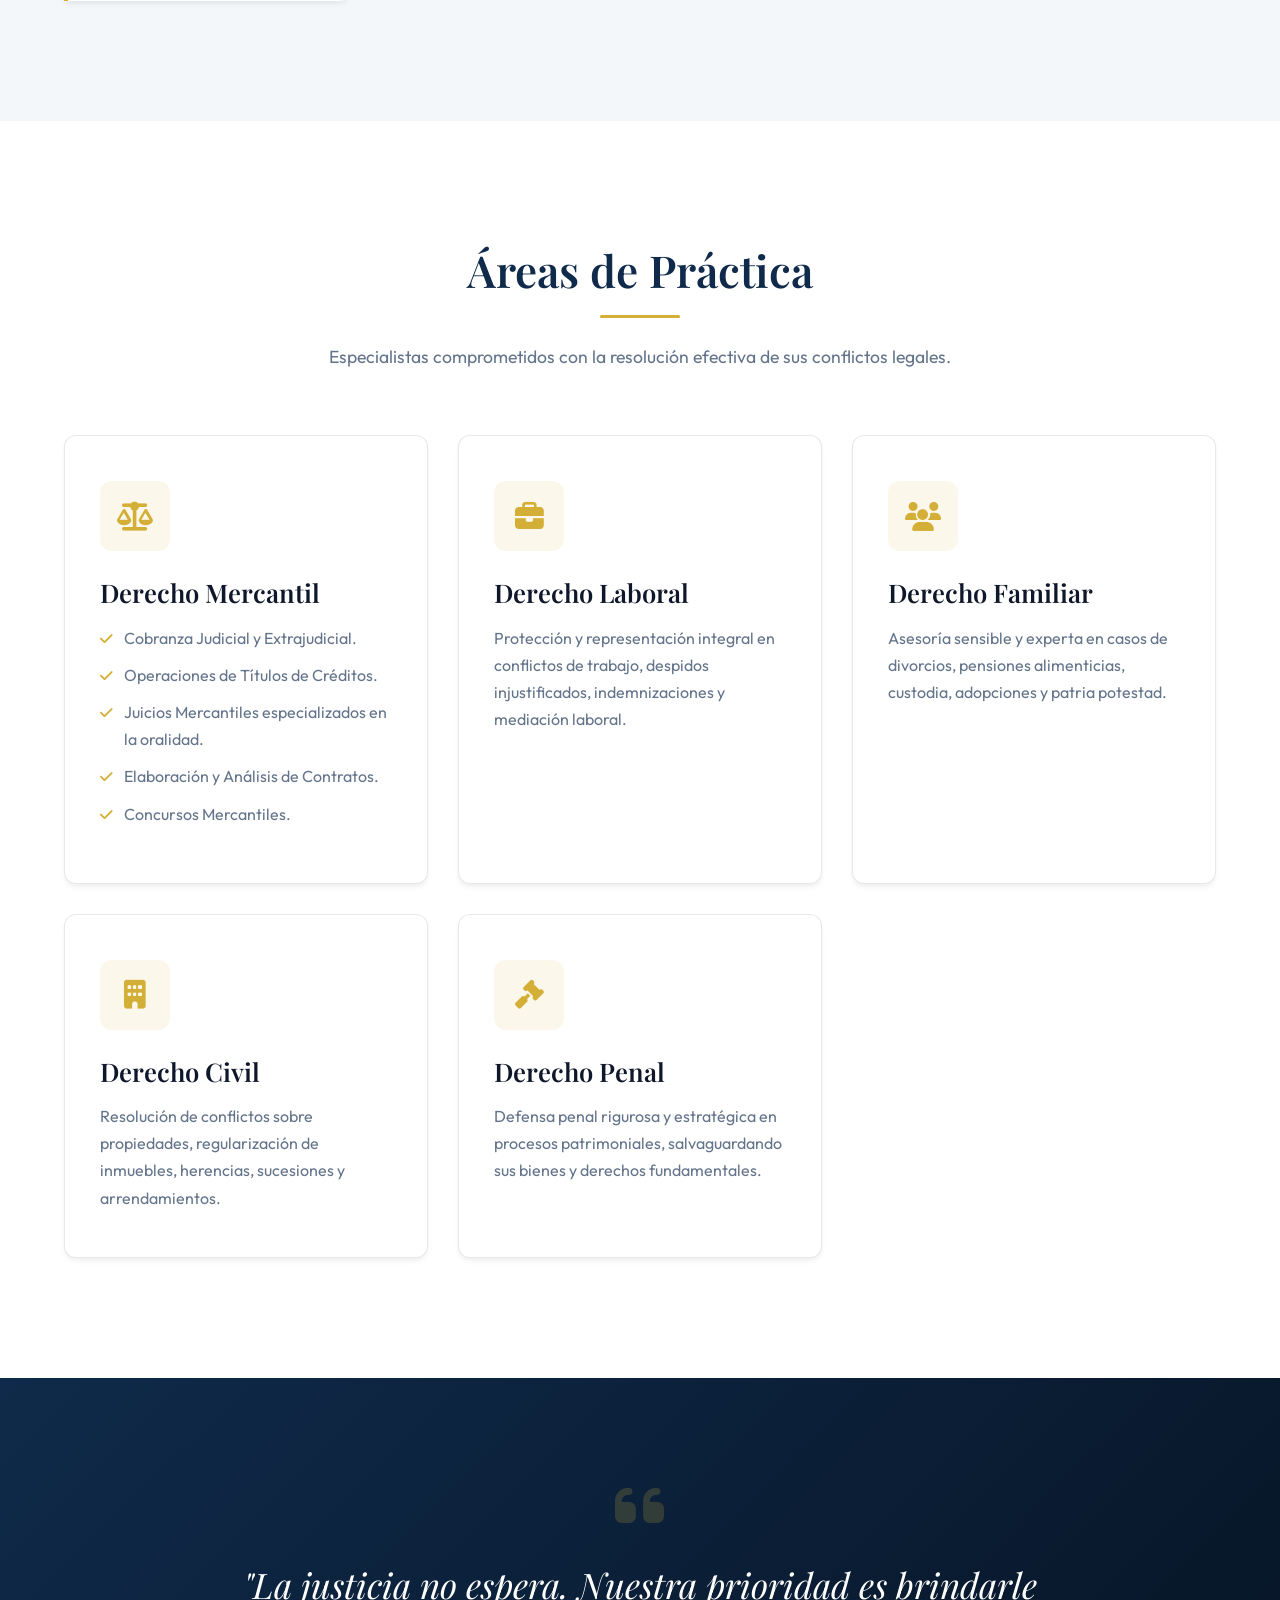
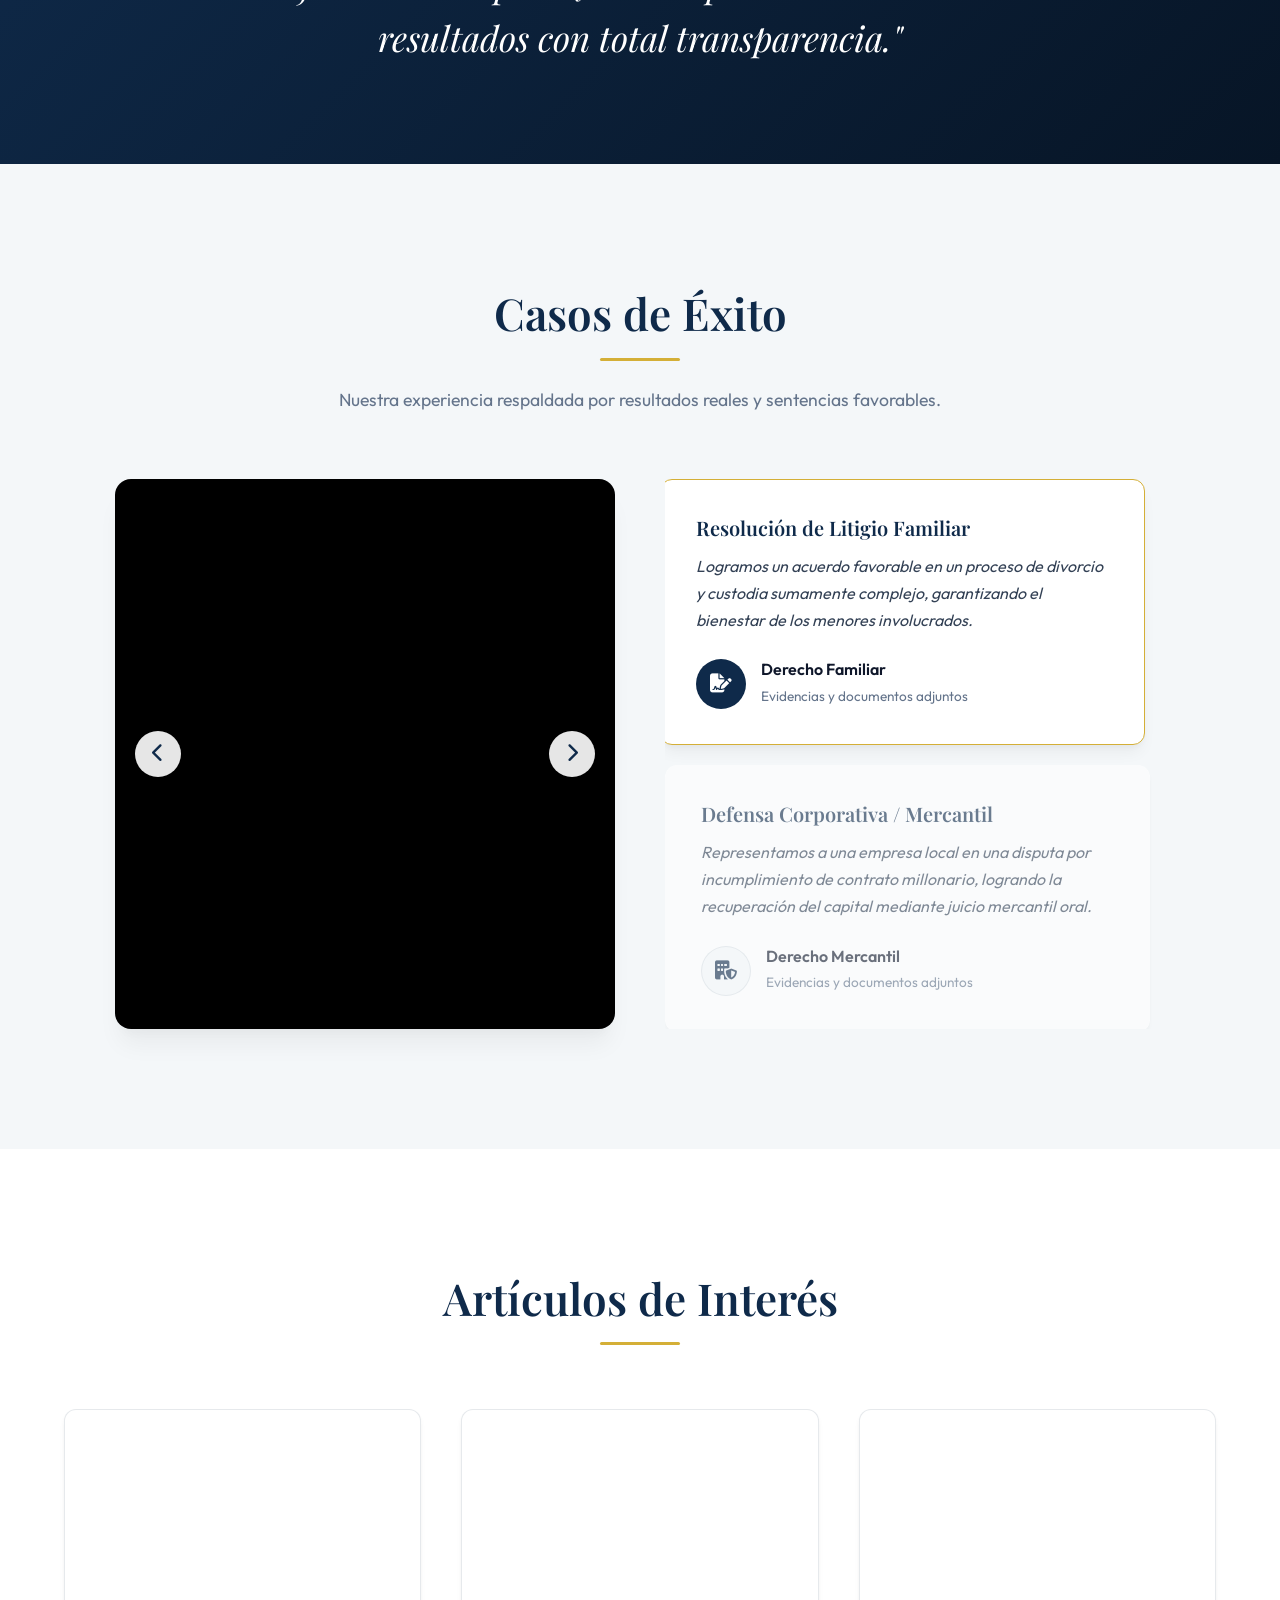
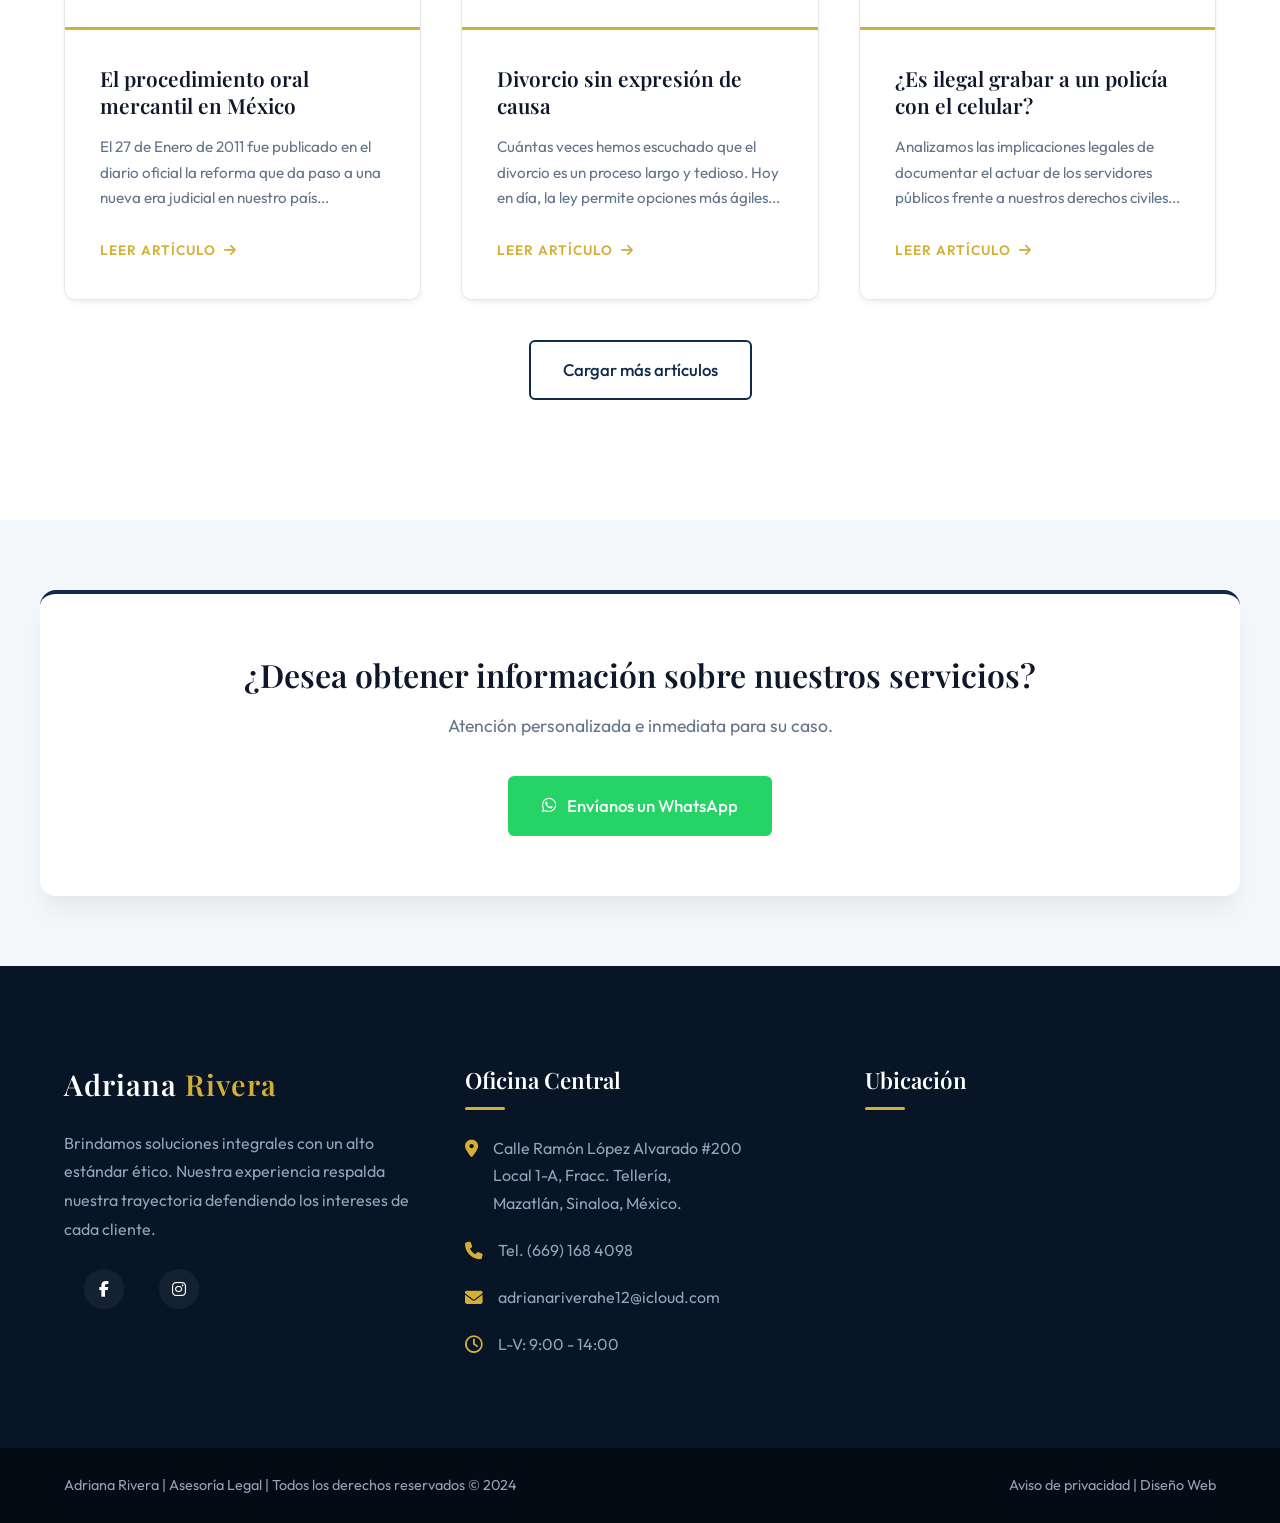
==== commit cc450513: "Update index.html" ====
--- a/index.html
+++ b/index.html
@@ -37,7 +37,7 @@
         <nav class="navbar">
             <div class="container nav-container">
                 <a href="#" class="logo" aria-label="Inicio">
-                    <img src="assets/Logo.jpg" alt="Adriana Rivera Logo" class="img-logo">
+                    <img src="assets/logo.jpg" alt="Adriana Rivera Logo" class="img-logo">
                 </a>
                 <ul class="nav-menu">
                     <li><a href="#inicio" class="nav-link active">Inicio</a></li>
@@ -79,7 +79,7 @@
                     </div>
                     <div class="about-image reveal delay-100">
                         <div class="image-wrapper">
-                            <img src="assets/Lawyer.jpg" alt="Lic. Adriana Rivera">
+                            <img src="assets/lawyer.jpg" alt="Lic. Adriana Rivera">
                         </div>
                     </div>
                     <div class="about-content reveal delay-200">
@@ -323,4 +323,4 @@
     <script src="script.js"></script>
 </body>
 
-</html>+</html>
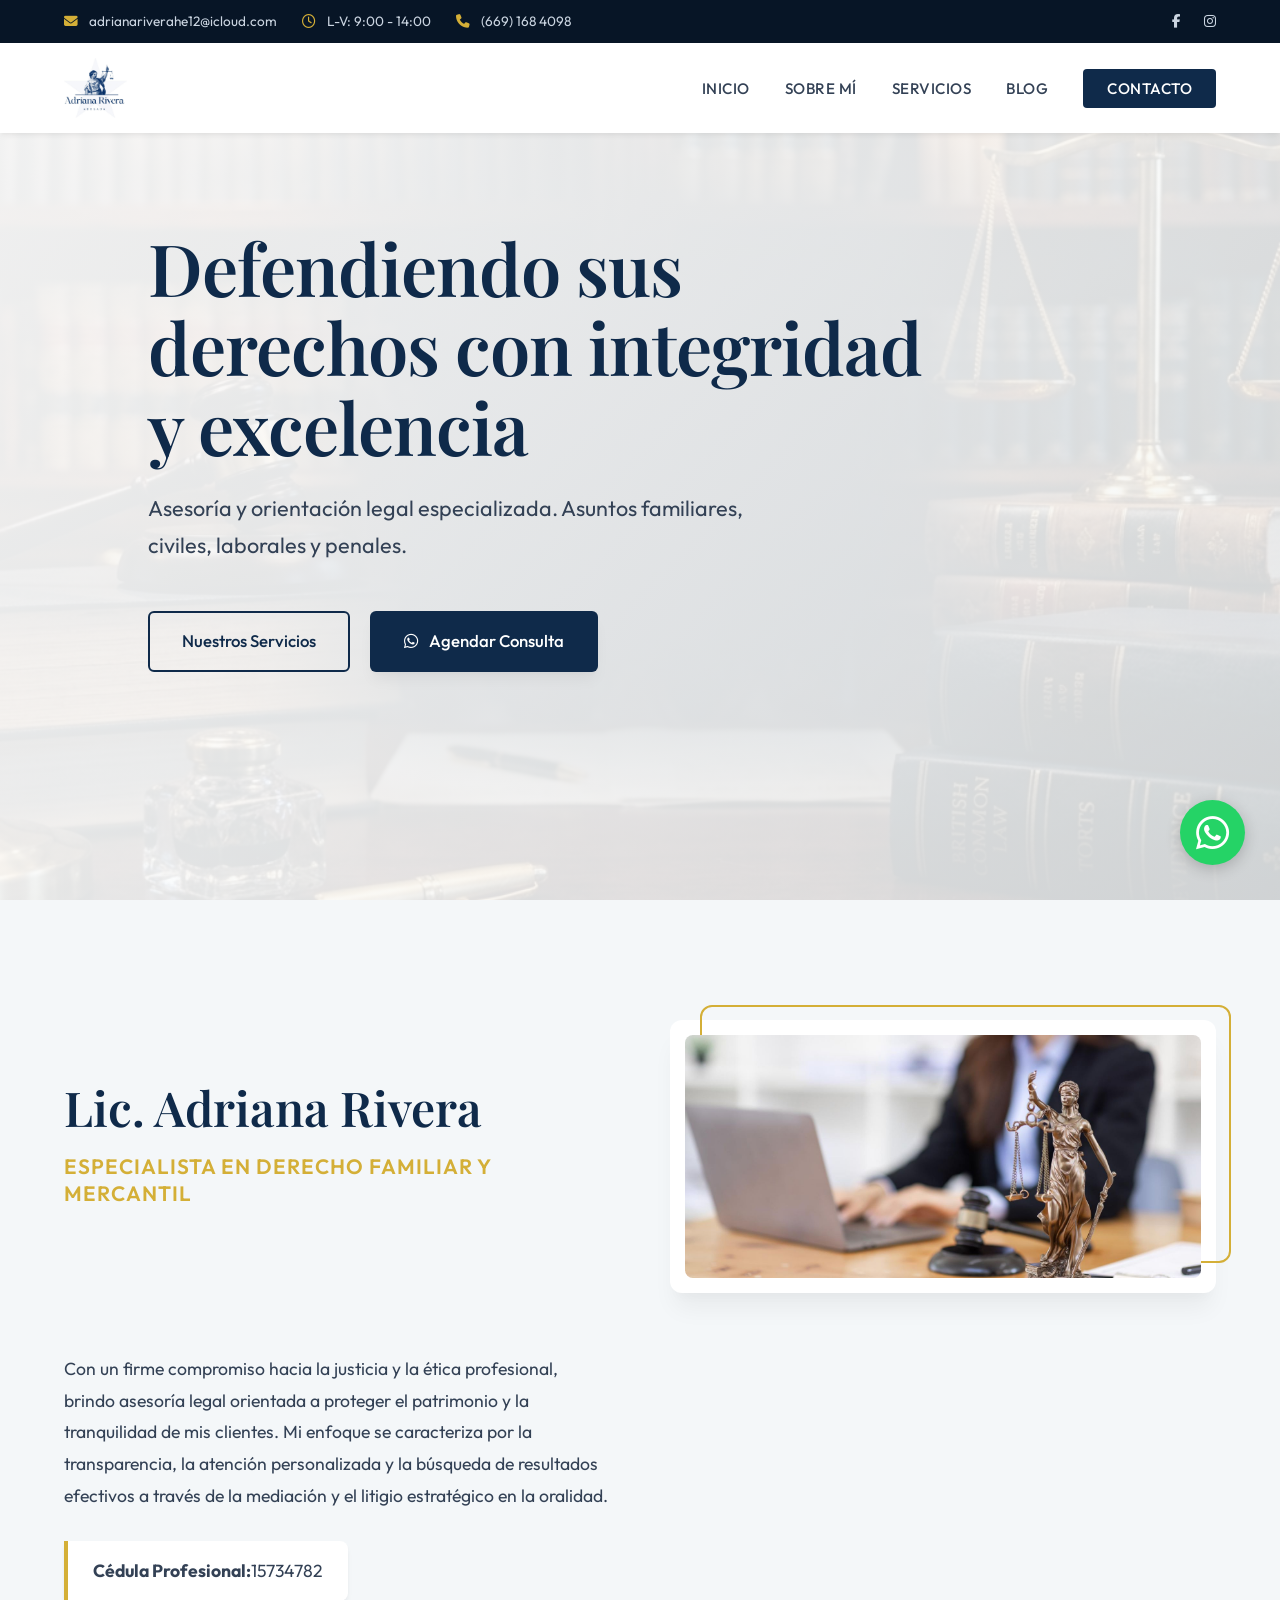
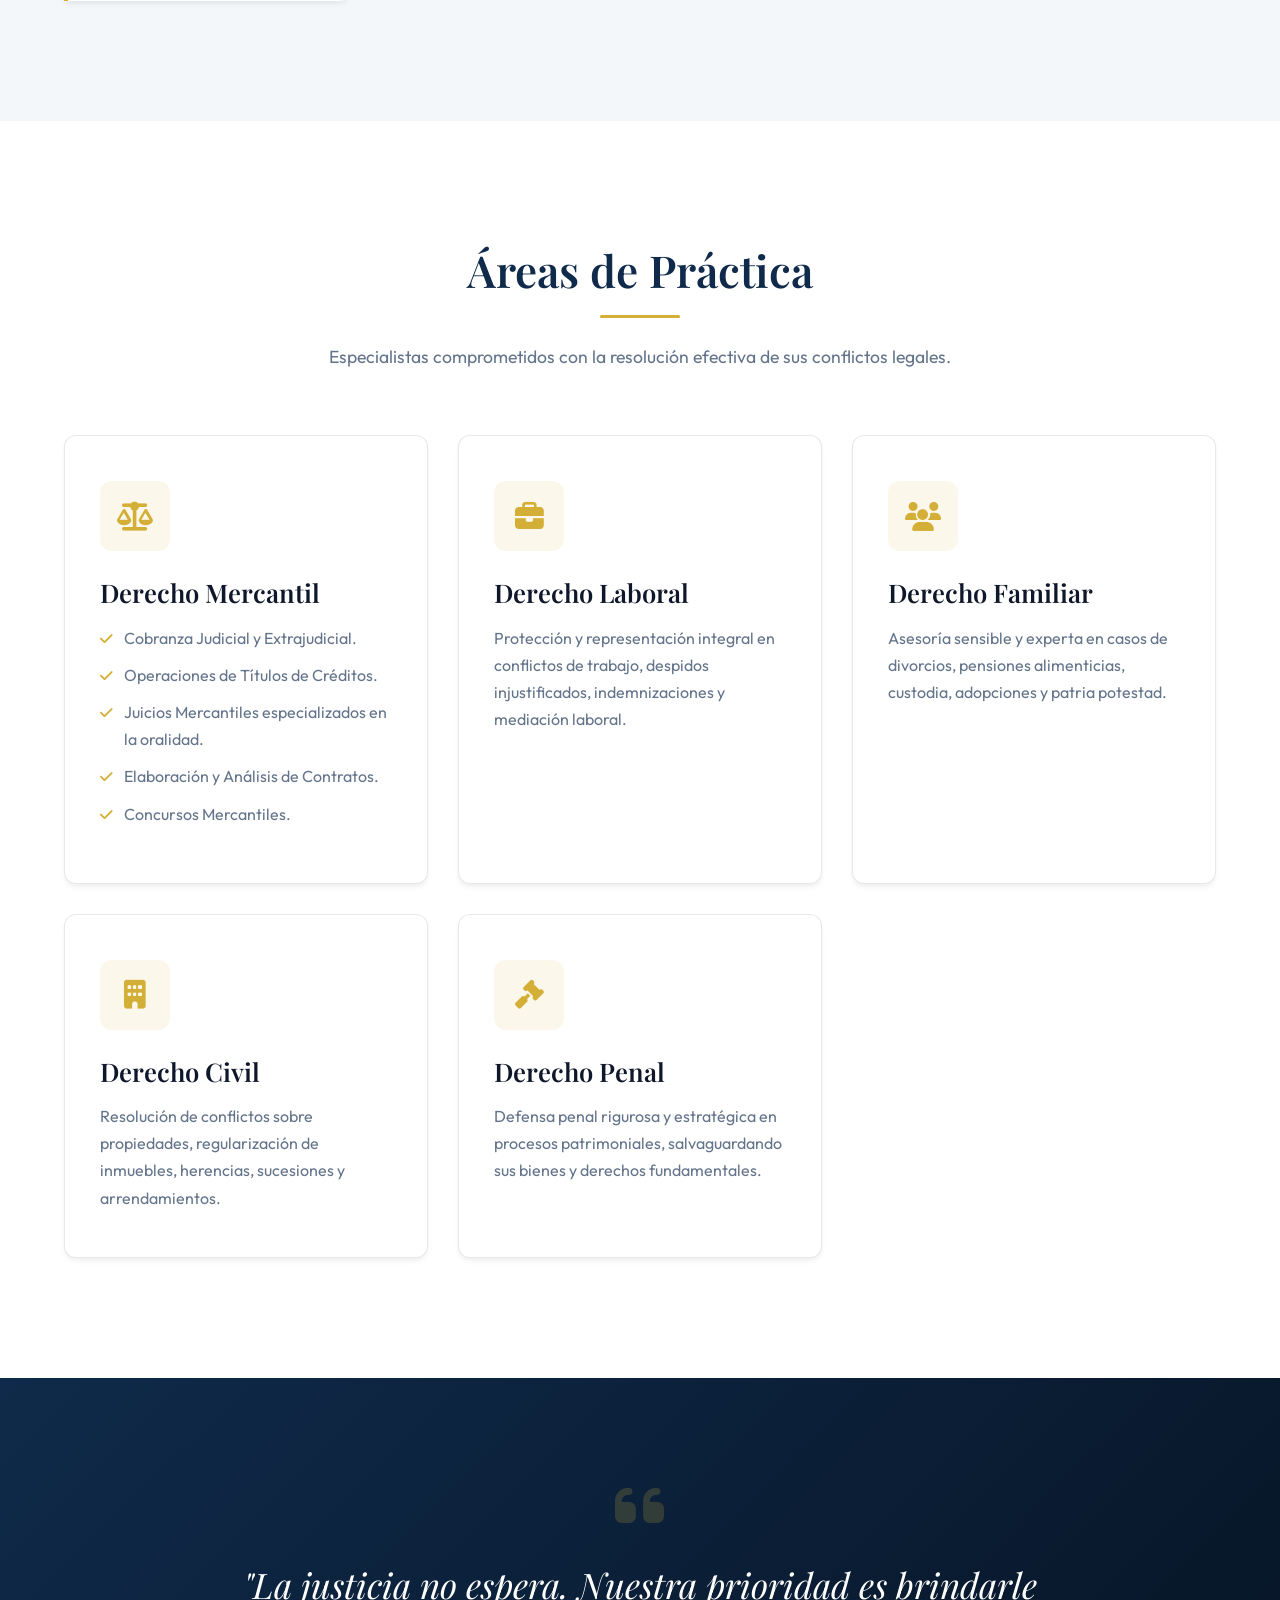
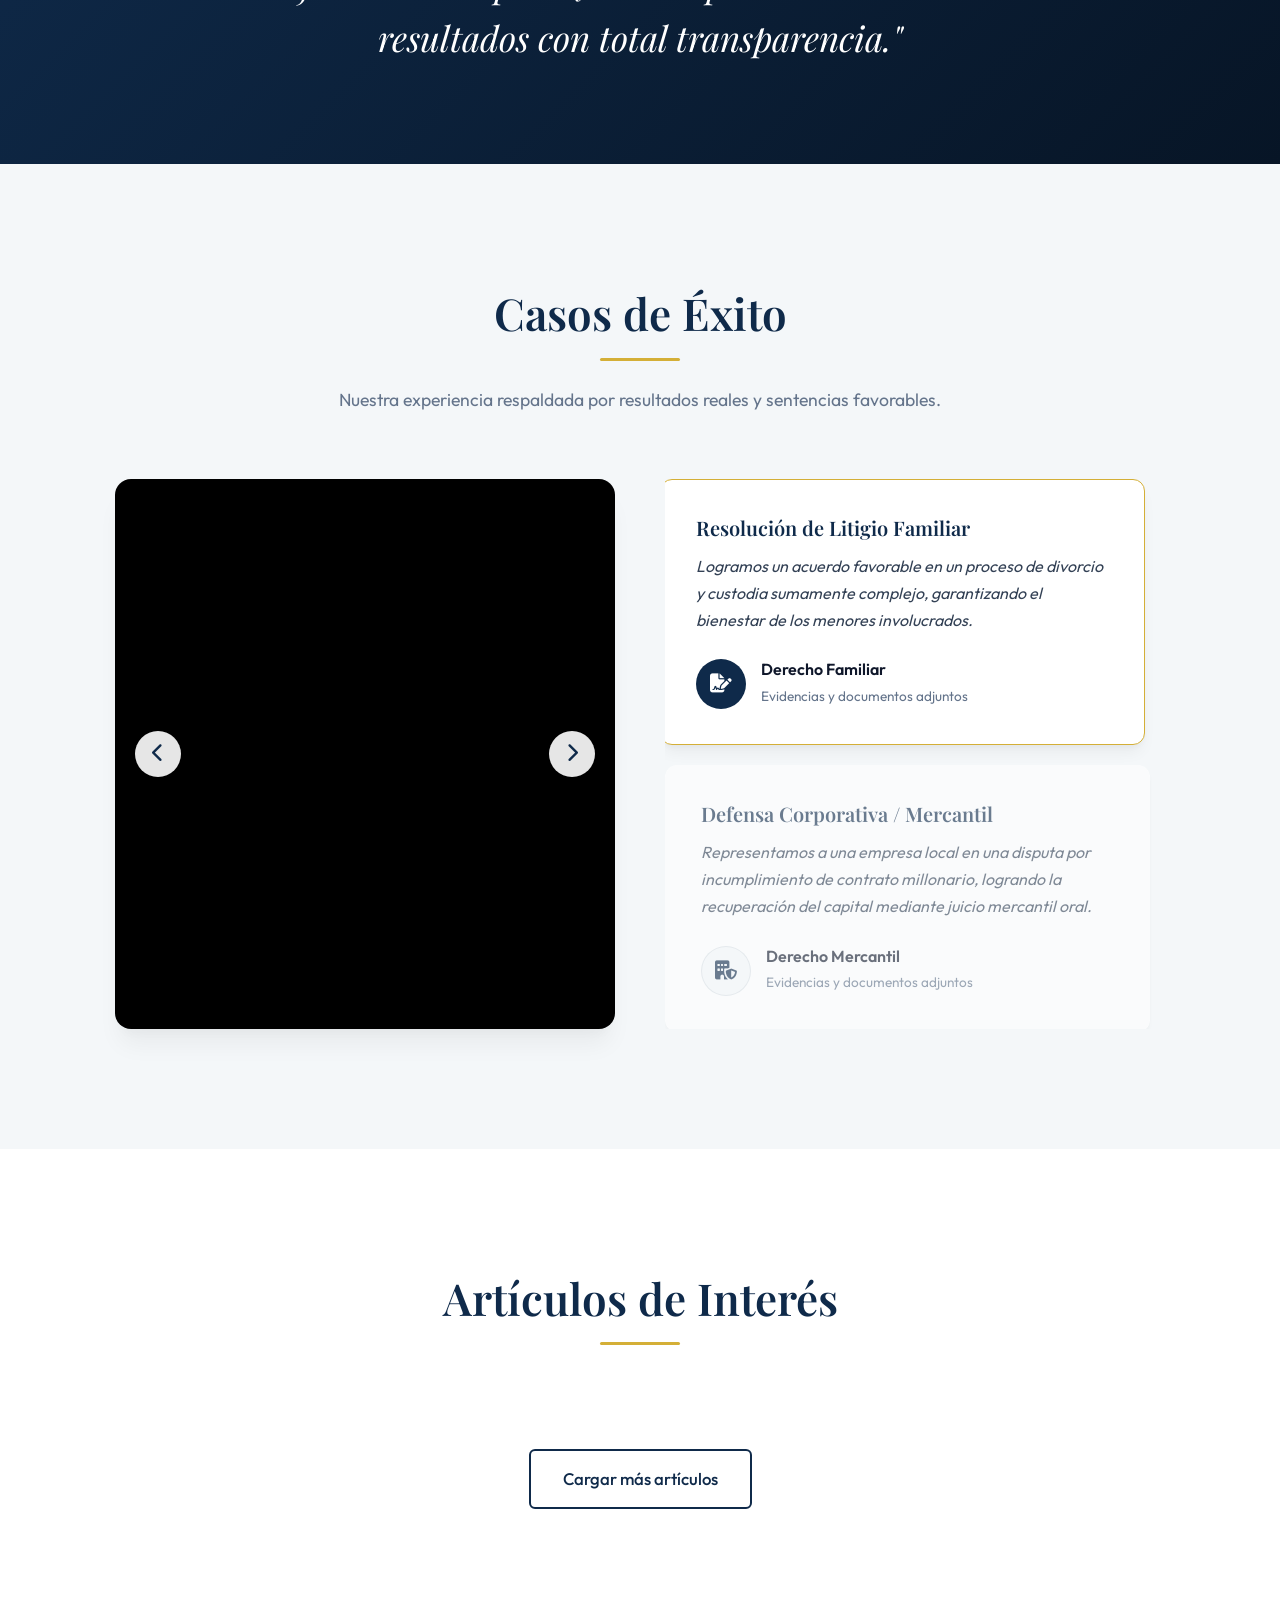
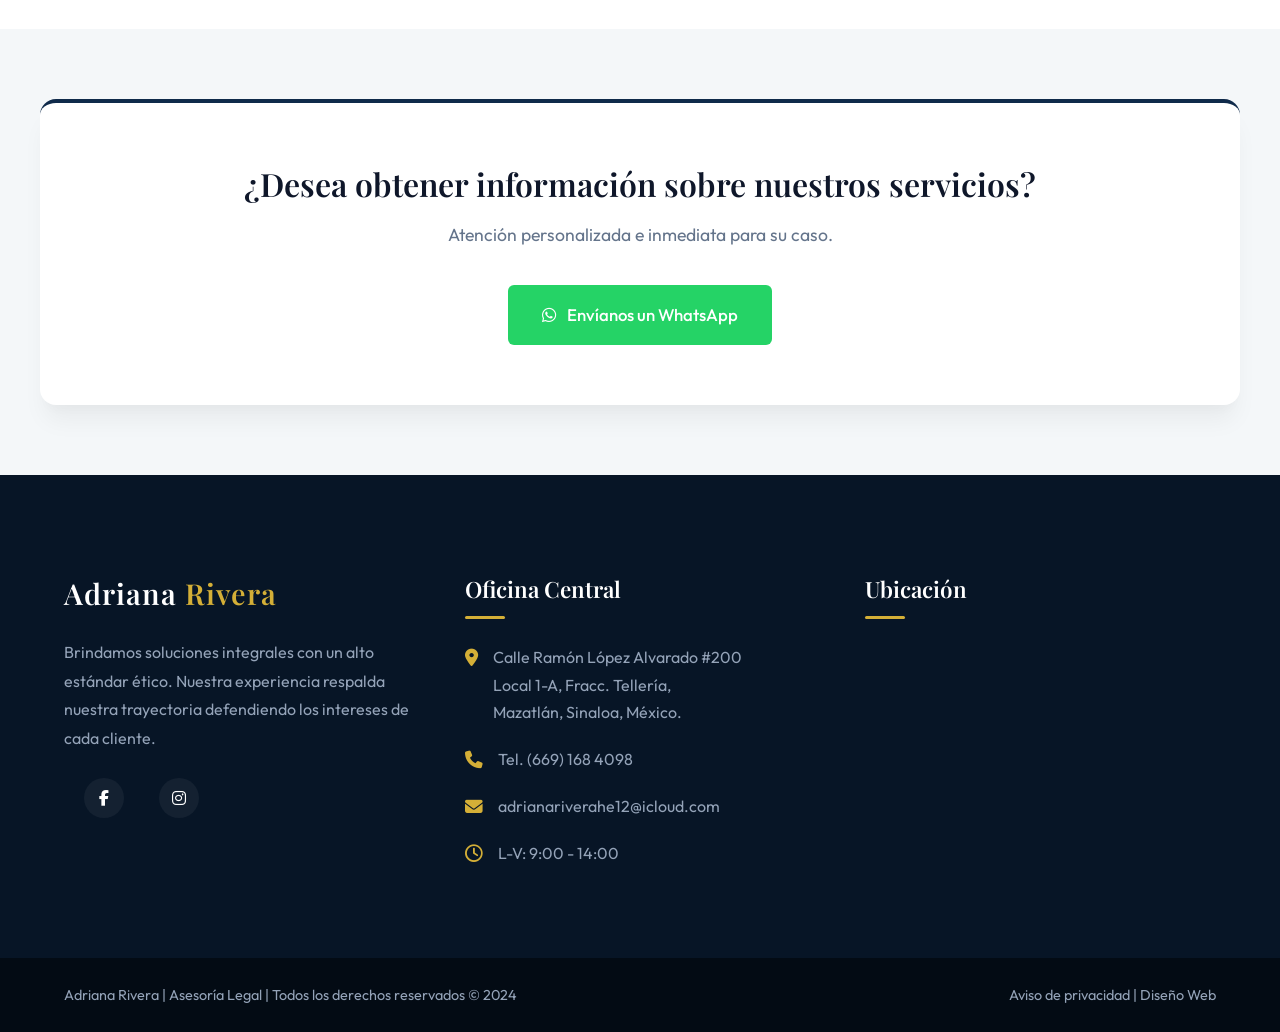
==== commit 979ad43b: "Update index.html" ====
--- a/index.html
+++ b/index.html
@@ -18,42 +18,8 @@
 </head>
 
 <body>
-
-    <!-- Header Navigation -->
-    <header class="header">
-        <div class="top-bar">
-            <div class="container">
-                <div class="contact-info">
-                    <span><i class="fa-solid fa-envelope"></i> <a href="mailto:adrianariverahe12@icloud.com">adrianariverahe12@icloud.com</a></span>
-                    <span><i class="fa-regular fa-clock"></i> L-V: 9:00 - 14:00</span>
-                    <span><i class="fa-solid fa-phone"></i> <a href="tel:+526691684098">(669) 168 4098</a></span>
-                </div>
-                <div class="social-links">
-                    <a href="https://www.facebook.com/share/14hxS9ZGhko/?mibextid=wwXIfr" target="_blank" aria-label="Facebook"><i class="fa-brands fa-facebook-f"></i></a>
-                    <a href="https://www.instagram.com/asesoriaprontayexpedita?igsh=MXY5M2RscTYyaWZ1Zw%3D%3D&utm_source=qr" target="_blank" aria-label="Instagram"><i class="fa-brands fa-instagram"></i></a>
-                </div>
-            </div>
-        </div>
-        <nav class="navbar">
-            <div class="container nav-container">
-                <a href="#" class="logo" aria-label="Inicio">
-                    <img src="assets/logo.jpg" alt="Adriana Rivera Logo" class="img-logo">
-                </a>
-                <ul class="nav-menu">
-                    <li><a href="#inicio" class="nav-link active">Inicio</a></li>
-                    <li><a href="#sobre-mi" class="nav-link">Sobre Mí</a></li>
-                    <li><a href="#servicios" class="nav-link">Servicios</a></li>
-                    <li><a href="#blog" class="nav-link">Blog</a></li>
-                    <li><a href="#contacto" class="nav-link btn-contacto">Contacto</a></li>
-                </ul>
-                <button class="hamburger" aria-label="Menu principal">
-                    <span class="bar"></span>
-                    <span class="bar"></span>
-                    <span class="bar"></span>
-                </button>
-            </div>
-        </nav>
-    </header>
+    <!-- Header Component -->
+    <app-header></app-header>
 
     <main>
         <!-- Hero Section -->
@@ -216,36 +182,8 @@
                     <div class="divider"></div>
                 </div>
 
-                <div class="blog-grid">
-                    <article class="blog-card reveal">
-                        <div class="blog-image" style="background-image: url('https://images.unsplash.com/photo-1589829085413-56de8ae18c73?q=80&w=800&auto=format&fit=crop');" aria-label="Imagen de juicio oral mercantil">
-                        </div>
-                        <div class="blog-content">
-                            <h3>El procedimiento oral mercantil en México</h3>
-                            <p>El 27 de Enero de 2011 fue publicado en el diario oficial la reforma que da paso a una nueva era judicial en nuestro país...</p>
-                            <a href="#" class="read-more">Leer artículo <i class="fa-solid fa-arrow-right"></i></a>
-                        </div>
-                    </article>
-
-                    <article class="blog-card reveal delay-100">
-                        <div class="blog-image" style="background-image: url('https://images.unsplash.com/photo-1529333166437-7750a6dd5a70?q=80&w=800&auto=format&fit=crop');" aria-label="Imagen sobre divorcio incausado">
-                        </div>
-                        <div class="blog-content">
-                            <h3>Divorcio sin expresión de causa</h3>
-                            <p>Cuántas veces hemos escuchado que el divorcio es un proceso largo y tedioso. Hoy en día, la ley permite opciones más ágiles...</p>
-                            <a href="#" class="read-more">Leer artículo <i class="fa-solid fa-arrow-right"></i></a>
-                        </div>
-                    </article>
-
-                    <article class="blog-card reveal delay-200">
-                        <div class="blog-image" style="background-image: url('https://images.unsplash.com/photo-1453928582365-b6ad33cbcf64?q=80&w=800&auto=format&fit=crop');" aria-label="Imagen de cámara grabando a policía">
-                        </div>
-                        <div class="blog-content">
-                            <h3>¿Es ilegal grabar a un policía con el celular?</h3>
-                            <p>Analizamos las implicaciones legales de documentar el actuar de los servidores públicos frente a nuestros derechos civiles...</p>
-                            <a href="#" class="read-more">Leer artículo <i class="fa-solid fa-arrow-right"></i></a>
-                        </div>
-                    </article>
+                <div class="blog-grid" id="blogGridContainer">
+                    <!-- Blog cards will be injected here via JavaScript from data.js -->
                 </div>
                 <div class="text-center mt-4 reveal">
                     <a href="#" class="btn btn-outline">Cargar más artículos</a>
@@ -263,64 +201,12 @@
         </section>
     </main>
 
-    <!-- Contact Footer -->
-    <footer id="contacto" class="footer">
-        <div class="container footer-grid">
-            <div class="footer-info">
-                <h3>Adriana <span>Rivera</span></h3>
-                <p>Brindamos soluciones integrales con un alto estándar ético. Nuestra experiencia respalda nuestra trayectoria defendiendo los intereses de cada cliente.</p>
-                <div class="social-links footer-socials">
-                    <a href="https://www.facebook.com/share/14hxS9ZGhko/?mibextid=wwXIfr" target="_blank" aria-label="Facebook"><i class="fa-brands fa-facebook-f"></i></a>
-                    <a href="https://www.instagram.com/asesoriaprontayexpedita?igsh=MXY5M2RscTYyaWZ1Zw%3D%3D&utm_source=qr" target="_blank" aria-label="Instagram"><i class="fa-brands fa-instagram"></i></a>
-                </div>
-            </div>
-
-            <div class="footer-contact">
-                <h4>Oficina Central</h4>
-                <ul>
-                    <li>
-                        <i class="fa-solid fa-location-dot"></i>
-                        <span>Calle Ramón López Alvarado #200<br>Local 1-A, Fracc. Tellería,<br>Mazatlán, Sinaloa, México.</span>
-                    </li>
-                    <li>
-                        <i class="fa-solid fa-phone"></i>
-                        <span><a href="tel:+526691684098">Tel. (669) 168 4098</a></span>
-                    </li>
-                    <li>
-                        <i class="fa-solid fa-envelope"></i>
-                        <span><a href="mailto:adrianariverahe12@icloud.com">adrianariverahe12@icloud.com</a></span>
-                    </li>
-                    <li>
-                        <i class="fa-regular fa-clock"></i>
-                        <span>L-V: 9:00 - 14:00</span>
-                    </li>
-                </ul>
-            </div>
-
-            <div class="footer-map">
-                <h4>Ubicación</h4>
-                <div class="map-placeholder">
-                    <iframe
-                        src="https://maps.google.com/maps?q=Ram%C3%B3n%20L%C3%B3pez%20Alvarado%20200%2C%20Mazatl%C3%A1n%2C%20Sinaloa&t=&z=15&ie=UTF8&iwloc=&output=embed"
-                        width="100%" height="200" style="border:0;" allowfullscreen="" loading="lazy"
-                        referrerpolicy="no-referrer-when-downgrade" title="Mapa de ubicación"></iframe>
-                </div>
-            </div>
-        </div>
-        <div class="footer-bottom">
-            <div class="container flex-between">
-                <p>Adriana Rivera | Asesoría Legal | Todos los derechos reservados &copy; 2024</p>
-                <p><a href="#">Aviso de privacidad</a> | Diseño Web</p>
-            </div>
-        </div>
-    </footer>
-
-    <!-- Floating WhatsApp Button -->
-    <a href="https://wa.me/5216691684098" target="_blank" class="floating-whatsapp" aria-label="Contactar por WhatsApp">
-        <i class="fa-brands fa-whatsapp"></i>
-    </a>
-
-    <script src="script.js"></script>
+    <!-- Footer Component -->
+    <app-footer></app-footer>
+
+    <script src="data.js"></script>
+    <script src="components.js"></script>
+    <script src="script.js" defer></script>
 </body>
 
 </html>
